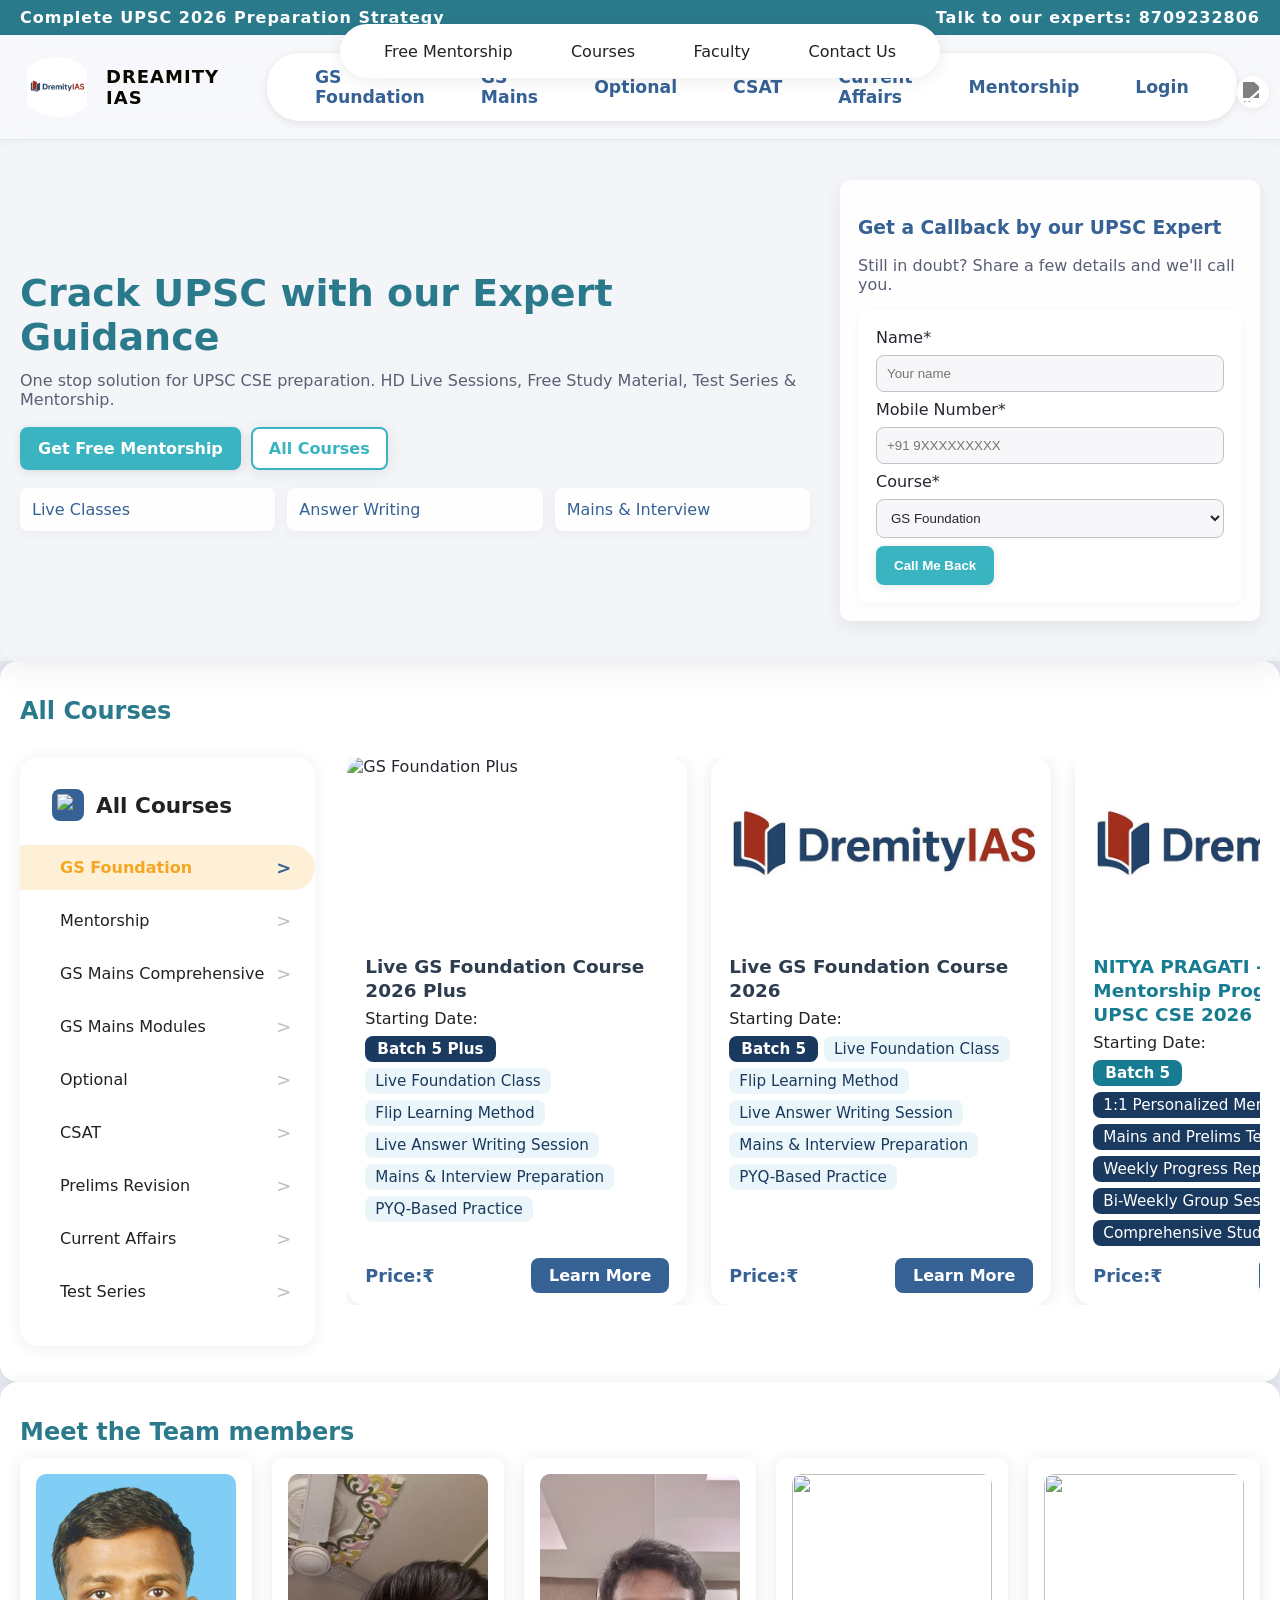
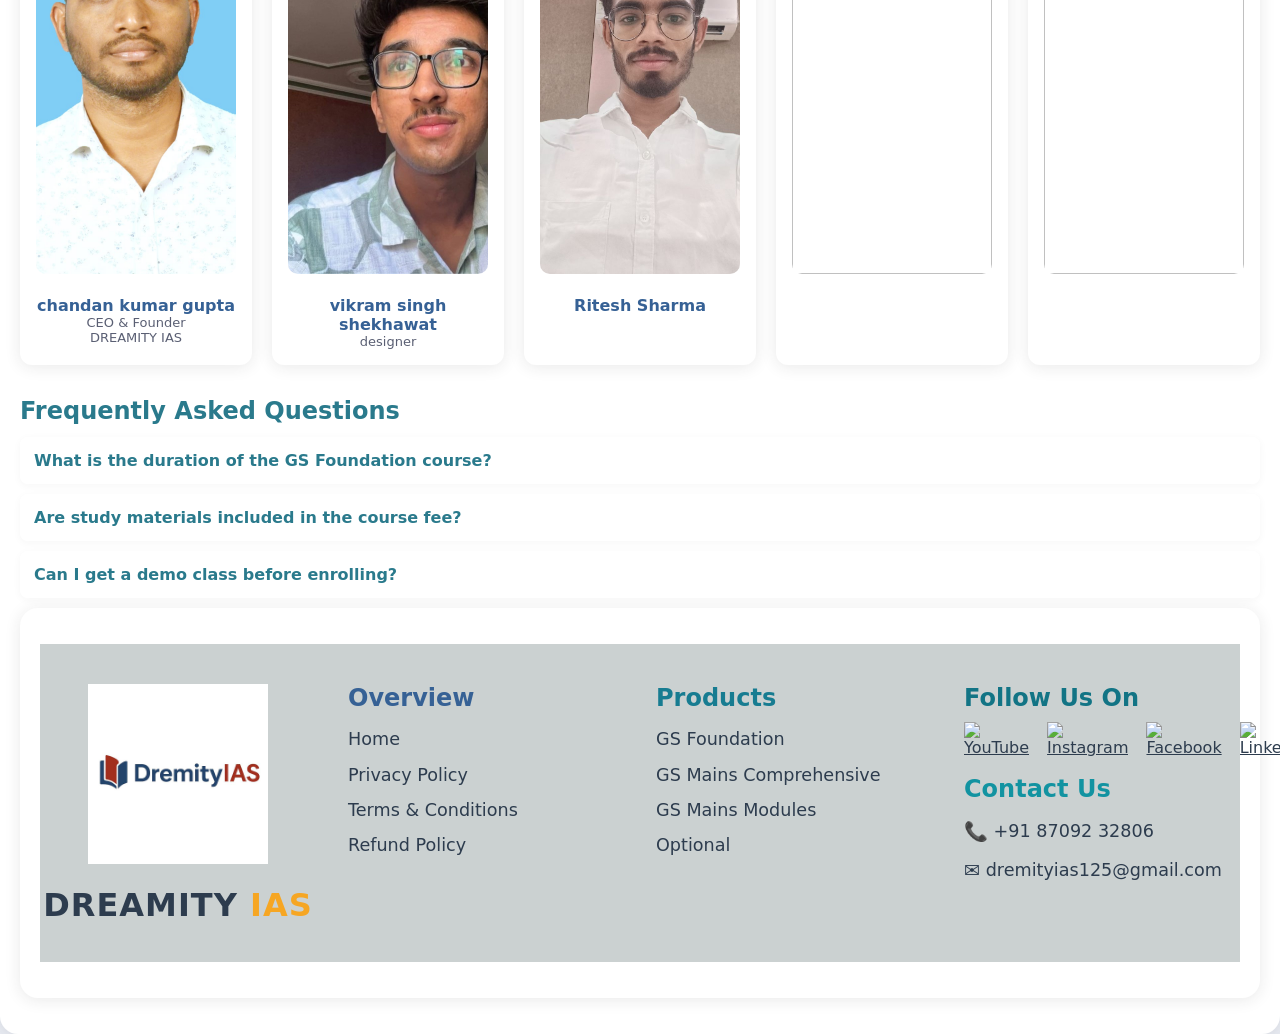
==== index.html @ 8eccf23b "Update and rename dreamitiy.html to index.html" ====
<!doctype html>
<html lang="en">
<head>
  <style>
    :root {
      --primary-blue: #366195;
      --accent-red: var(--primary-blue);
      --background: #f7f7f7;
      --white: #fff;
      --nav-bg: #fff;
      --nav-shadow: 0 2px 8px rgba(0, 0, 0, 0.1);
      --nav-radius: 32px;
      --section-shadow: 0 2px 16px rgba(59, 56, 56, 0.1);
      --section-radius: 32px;
      --btn-bg: var(--primary-blue);
      --btn-accent: var(--accent-red);
      --btn-text: #fff;
      --link-hover: var(--accent-red);
      --card-shadow: 0 2px 16px rgba(44,44,44,0.10);
    }
    body {
      background: var(--background);
      color: var(--primary-blue);
    }
    header nav ul {
      display: flex;
      gap: 24px;
      background: var(--nav-bg);
      border-radius: var(--nav-radius);
      box-shadow: var(--nav-shadow);
      padding: 6px 32px;
      margin-left: 32px;
      align-items: center;
      list-style: none;
    }
    header nav ul li {
      display: flex;
      align-items: center;
    }
    header nav ul li a {
      color: var(--primary-blue);
      text-decoration: none;
      font-weight: 600;
      font-size: 1.08rem;
      padding: 8px 16px;
      border-radius: 18px;
      transition: background 0.2s, color 0.2s;
    }
    header nav ul li a:hover {
      background: var(--accent-red);
      color: var(--white);
    }
    #sectionNav {
      position: fixed;
      top: 24px;
      left: 50%;
      transform: translateX(-50%);
      z-index: 1000;
      background: var(--nav-bg);
      border-radius: var(--nav-radius);
      box-shadow: var(--section-shadow);
      max-width: 600px;
      width: 90%;
      display: flex;
      justify-content: space-between;
      align-items: center;
      padding: 0 24px;
      height: 54px;
      margin: 0 auto;
      transition: box-shadow 0.2s;
    }
    .section-link {
      color: var(--primary-blue);
      font-weight: 400;
      padding: 8px 18px;
      border-radius: 18px;
      transition: background 0.2s, color 0.2s;
      text-decoration: none;
      font-size: 1rem;
      margin: 0 2px;
      display: inline-block;
    }
    .section-link.active {
      background: var(--accent-red);
      color: var(--white) !important;
      font-weight: 700;
      box-shadow: 0 2px 8px rgba(43, 164, 177, 0.1);
    }
    .btn {
      background: var(--btn-bg);
      color: var(--btn-text);
      border-radius: 8px;
      padding: 10px 24px;
      font-weight: 700;
      border: none;
      box-shadow: var(--card-shadow);
      transition: background 0.2s, color 0.2s;
      text-decoration: none;
      cursor: pointer;
    }
    .btn:hover {
      background: var(--btn-accent);
      color: var(--btn-text);
    }
    .btn-outline {
      background: var(--white);
      color: var(--primary-blue);
      border: 2px solid var(--primary-blue);
      border-radius: 8px;
      padding: 10px 24px;
      font-weight: 700;
      box-shadow: var(--card-shadow);
      transition: background 0.2s, color 0.2s, border 0.2s;
      text-decoration: none;
      cursor: pointer;
    }
    .btn-outline:hover {
      background: var(--primary-blue);
      color: var(--white);
      border-color: var(--accent-red);
    }
    h1, h2, h3, h4, h5, h6 {
      color: var(--primary-blue);
      font-family: inherit;
    }
    h1 span, h2 span, h3 span {
      color: var(--accent-red);
    }
    .card, .hero, aside, .section {
      background: var(--white);
      border-radius: 18px;
      box-shadow: var(--card-shadow);
    }
    .card {
      color: var(--primary-blue);
    }
    .card .btn, .card .btn-outline {
      margin-top: 12px;
    }
    .topbar {
      background: var(--primary-blue);
      color: var(--white);
      padding: 8px 0;
      font-size: 1rem;
      font-weight: 600;
      letter-spacing: 1px;
      
    }
    .contact strong {
      color: var(--accent-red);
      border-radius: 50%;
    }
    .brand a {
      color: var(--primary-blue);
    
    }
    .brand a span {
      color: var(--accent-red);
    }
    .faculty-grid .faculty {
      background: var(--white);
      border-radius: 12px;
      box-shadow: var(--card-shadow);
      color: var(--primary-blue);
    }
    footer {
      background: #f8f1eb;
      color: var(--primary-blue);
    }
    @media (max-width: 700px) {
      #sectionNav {
        max-width: 98vw;
        padding: 0 8px;
        height: auto;
      }
      .section-link {
        font-size: 0.95rem;
        padding: 8px 8px;
      }
    }
  </style>
  </style>
  <meta charset="utf-8" />
  <meta name="viewport" content="width=device-width, initial-scale=1" />
  <title>DREAMITY IAS </title>
  <link rel="stylesheet" href="style.css" />
  <style>
    .hero {
      position: relative;
      background: url('https://images.careerindia.com/webp/img/2025/08/upsc-monthly-planner-template-600-1755962944.jpg') center/cover no-repeat;
      z-index: 1;
      transition: background-image 1s ease;
    }
    .hero::before {
      content: "";
      position: absolute;
      top: 0; left: 0; right: 0; bottom: 0;
      background: rgba(255,255,255,0.5); /* white overlay, 0.5 opacity for transparency */
      z-index: 2;
    }
    .hero > * {
      position: relative;
      z-index: 3;
    }
  </style>
</head>
<body>
  <!-- Sticky Section Navigation Bar -->
  <nav id="sectionNav">
    <a href="#contact" class="section-link" style="color:#222;font-weight:400;padding:8px 18px;border-radius:18px;transition:background .2s;">Free Mentorship</a>
    <a href="#courses" class="section-link" style="color:#222;font-weight:400;padding:8px 18px;border-radius:18px;transition:background .2s;">Courses</a>
    <a href="#faculty" class="section-link" style="color:#222;font-weight:400;padding:8px 18px;border-radius:18px;transition:background .2s;">Faculty</a>
    <!-- <a href="#download" class="section-link" style="color:#222;font-weight:400;padding:8px 18px;border-radius:18px;transition:background .2s;">Download App</a> -->
    <a href="#contactus" class="section-link" style="color:#222;font-weight:400;padding:8px 18px;border-radius:18px;transition:background .2s;">Contact Us</a>
  </nav>
  <div class="topbar">
    <div>Complete UPSC 2026 Preparation Strategy</div>
    <div class="contact">Talk to our experts: <strong style="color: white">8709232806</strong></div>
  </div>

  <header>
    <div class="brand">
  <img src="fb44c860-c8eb-475b-9d3f-8d34e4be29da.jpg" alt="DREAMITY Logo" style="border-radius: 50%;" />
  <a href="dreamitiy.html" style="font-weight:800;font-size:18px;text-decoration:none;color:#0a0700;letter-spacing:1px;">DREAMITY IAS</a>

    </div>
    <nav>
      <ul>
        <li><a href="#">GS Foundation</a></li>
        <li><a href="#">GS Mains</a></li>
        <li><a href="#">Optional</a></li>
        <li><a href="https://www.upscprep.com/csat/?utm_source=chatgpt.com">CSAT</a></li>
        <li><a href="https://www.currentaffairs.org/?utm_source=chatgpt.com">Current Affairs</a></li>
        <li><a href="#">Mentorship</a></li>
        <li><a href="login.html">Login</a></li>
      </ul>
    </nav>
    <div class="socials">
      <!-- <a href="https://facebook.com" target="_blank" title="Facebook"><img src="https://cdn.jsdelivr.net/npm/simple-icons@v9/icons/facebook.svg" alt="fb" style="width:20px;height:20px;filter:invert(30%)" /></a>
      <a href="https://twitter.com" target="_blank" title="Twitter"><img src="https://cdn.jsdelivr.net/npm/simple-icons@v9/icons/twitter.svg" alt="tw" style="width:20px;height:20px;filter:invert(30%)" /></a>
      <a href="https://instagram.com" target="_blank" title="Instagram"><img src="https://cdn.jsdelivr.net/npm/simple-icons@v9/icons/instagram.svg" alt="ig" style="width:20px;height:20px;filter:invert(30%)" /></a>
      <a href="https://youtube.com" target="_blank" title="YouTube"><img src="https://cdn.jsdelivr.net/npm/simple-icons@v9/icons/youtube.svg" alt="yt" style="width:20px;height:20px;filter:invert(30%)" /></a> -->
      <a href="https://www.linkedin.com/company/toptechdevelopers/" target="_blank" title="LinkedIn"><img src="https://cdn.jsdelivr.net/npm/simple-icons@v9/icons/linkedin.svg" alt="linkedin" style="width:20px;height:20px;filter:invert(50%)" /></a>
    </div>
  </header>

  <section class="hero">
    <div class="hero-left">
      <h1>Crack UPSC with our Expert Guidance</h1>
      <p>One stop solution for UPSC CSE preparation. HD Live Sessions, Free Study Material, Test Series & Mentorship.</p>
      <div class="cta">
        <a class="btn" href="#contact">Get Free Mentorship</a>
        <a class="btn-outline" href="#courses">All Courses</a>
      </div>
      <div class="cards">
        <div class="card" >Live Classes</div>
        <div class="card">Answer Writing</div>
        <div class="card">Mains & Interview</div>
      </div>
    </div>
    <aside class="hero-right">
      <h3>Get a Callback by our UPSC Expert</h3>
      <p style="color:var(--muted)">Still in doubt? Share a few details and we'll call you.</p>
      <form class="card-form" id="contact" autocomplete="off">
        <label>Name*</label>
        <input type="text" placeholder="Your name" required id="name" />
        <div class="error" id="nameError">Please enter your name.</div>
        <label>Mobile Number*</label>
        <input type="tel" placeholder="+91 9XXXXXXXXX" required id="mobile" pattern="[0-9]{10}" />
        <div class="error" id="mobileError">Please enter a valid 10-digit mobile number.</div>
        <label>Course*</label>
        <select id="course">
          <option>GS Foundation</option>
          <option>GS Mains</option>
          <option>Optional</option>
        </select>
        <button class="btn" type="submit">Call Me Back</button>
      </form>
    </aside>
  </section>

  <section class="section" id="courses">
  <h2 style="margin-bottom:32px">All Courses</h2>
  <div style="display:flex;gap:32px;align-items:flex-start;">
    <aside style="min-width:240px;background:#ffffff;border-radius:18px;padding:32px 0 32px 0;box-shadow:0 2px 16px rgba(44, 44, 44, 0.08);">
      <div style="display:flex;align-items:center;gap:12px;margin-left:32px;margin-bottom:24px;">
        <span style="width:32px;height:32px;background:#366195;border-radius:8px;display:flex;align-items:center;justify-content:center;">
          <img src="https://images-platform.99static.com//KlBLMX8dQrcq6hZGnxf5HSnG29I=/8x543:525x1060/fit-in/500x500/99designs-contests-attachments/123/123360/attachment_123360235" alt="courses" style="width:22px;height:22px;" />
        </span>
        <span style="font-size:1.35rem;font-weight:700;color:#222;">All Courses</span>
      </div>
      <nav style="display:flex;flex-direction:column;gap:8px;">
        <a href="#gs-foundation" style="color:#366195;font-weight:700;padding:12px 24px 12px 40px;border-radius:0 24px 24px 0;background:rgba(41, 173, 180, 0.08);display:flex;align-items:center;justify-content:space-between;position:relative;">GS Foundation <span style="margin-left:12px;font-size:18px;color:#366195;">&gt;</span></a>
        <a href="#mentorship" style="color:#222;padding:12px 24px 12px 40px;border-radius:0 24px 24px 0;display:flex;align-items:center;justify-content:space-between;font-weight:500;position:relative;">Mentorship <span style="margin-left:12px;font-size:18px;color:#bdbdbd;">&gt;</span></a>
        <a href="#gs-mains-comprehensive" style="color:#222;padding:12px 24px 12px 40px;border-radius:0 24px 24px 0;display:flex;align-items:center;justify-content:space-between;font-weight:500;position:relative;">GS Mains Comprehensive <span style="margin-left:12px;font-size:18px;color:#bdbdbd;">&gt;</span></a>
        <a href="#gs-mains-modules" style="color:#222;padding:12px 24px 12px 40px;border-radius:0 24px 24px 0;display:flex;align-items:center;justify-content:space-between;font-weight:500;position:relative;">GS Mains Modules <span style="margin-left:12px;font-size:18px;color:#bdbdbd;">&gt;</span></a>
        <a href="#optional" style="color:#222;padding:12px 24px 12px 40px;border-radius:0 24px 24px 0;display:flex;align-items:center;justify-content:space-between;font-weight:500;position:relative;">Optional <span style="margin-left:12px;font-size:18px;color:#bdbdbd;">&gt;</span></a>
        <a href="#csat" style="color:#222;padding:12px 24px 12px 40px;border-radius:0 24px 24px 0;display:flex;align-items:center;justify-content:space-between;font-weight:500;position:relative;">CSAT <span style="margin-left:12px;font-size:18px;color:#bdbdbd;">&gt;</span></a>
        <a href="#prelims-revision" style="color:#222;padding:12px 24px 12px 40px;border-radius:0 24px 24px 0;display:flex;align-items:center;justify-content:space-between;font-weight:500;position:relative;">Prelims Revision <span style="margin-left:12px;font-size:18px;color:#bdbdbd;">&gt;</span></a>
        <a href="#current-affairs" style="color:#222;padding:12px 24px 12px 40px;border-radius:0 24px 24px 0;display:flex;align-items:center;justify-content:space-between;font-weight:500;position:relative;">Current Affairs <span style="margin-left:12px;font-size:18px;color:#bdbdbd;">&gt;</span></a>
        <a href="#test-series" style="color:#222;padding:12px 24px 12px 40px;border-radius:0 24px 24px 0;display:flex;align-items:center;justify-content:space-between;font-weight:500;position:relative;">Test Series <span style="margin-left:12px;font-size:18px;color:#bdbdbd;">&gt;</span></a>
      </nav>
    </aside>
    <div style="flex:1;display:flex;gap:24px;overflow-x:auto;">
      <!-- GS Foundation Plus Card -->
      <div id="gs-foundation" style="background:#fff;border-radius:18px;box-shadow:0 2px 16px rgba(44,44,44,0.10);width:340px;min-width:340px;display:flex;flex-direction:column;cursor:pointer;">
        <img src="https://iasorigin.com/wp-content/uploads/2025/05/GS-Batch-Gold.png" alt="GS Foundation Plus" style="width:100%;height:180px;object-fit:cover;border-radius:18px 18px 0 0;" />
        <div style="padding:18px 18px 12px 18px;flex:1;display:flex;flex-direction:column;">
          <div style="font-size:1.15rem;font-weight:700;color:#2d3c4e;margin-bottom:6px;line-height:1.3;">Live GS Foundation Course 2026 Plus</div>
          <div style="color:#222;font-size:1rem;margin-bottom:8px;">Starting Date: </div>
          <div style="display:flex;flex-wrap:wrap;gap:6px;margin-bottom:12px;">
            <span style="background:#1a395e;color:#fff;padding:4px 12px;border-radius:8px;font-size:0.95rem;font-weight:600;">Batch 5 Plus</span>
            <span style="background:#eaf6fa;color:#1a395e;padding:4px 10px;border-radius:8px;font-size:0.95rem;font-weight:500;">Live Foundation Class</span>
            <span style="background:#eaf6fa;color:#1a395e;padding:4px 10px;border-radius:8px;font-size:0.95rem;font-weight:500;">Flip Learning Method</span>
            <span style="background:#eaf6fa;color:#1a395e;padding:4px 10px;border-radius:8px;font-size:0.95rem;font-weight:500;">Live Answer Writing Session</span>
            <span style="background:#eaf6fa;color:#1a395e;padding:4px 10px;border-radius:8px;font-size:0.95rem;font-weight:500;">Mains & Interview Preparation</span>
            <span style="background:#eaf6fa;color:#1a395e;padding:4px 10px;border-radius:8px;font-size:0.95rem;font-weight:500;">PYQ-Based Practice</span>
          </div>
          <div style="margin-top:auto;display:flex;justify-content:space-between;align-items:center;">
            <span style="color:#366195;font-weight:700;font-size:1.1rem;">Price:₹</span>
            <a href="gs foundation.html" style="background:#366195;color:#fff;padding:8px 18px;border-radius:8px;font-weight:700;text-decoration:none;">Learn More</a>
          </div>
        </div>
      </div>
      <!-- GS Foundation Card -->
      <div style="background:#fff;border-radius:18px;box-shadow:0 2px 16px rgba(44,44,44,0.10);width:340px;min-width:340px;display:flex;flex-direction:column;cursor:pointer;">
        <img src="fb44c860-c8eb-475b-9d3f-8d34e4be29da.jpg" alt="GS Foundation" style="width:100%;height:180px;object-fit:cover;border-radius:18px 18px 0 0;" />
        <div style="padding:18px 18px 12px 18px;flex:1;display:flex;flex-direction:column;">
          <div style="font-size:1.15rem;font-weight:700;color:#2d3c4e;margin-bottom:6px;line-height:1.3;">Live GS Foundation Course 2026</div>
          <div style="color:#222;font-size:1rem;margin-bottom:8px;">Starting Date: </div>
          <div style="display:flex;flex-wrap:wrap;gap:6px;margin-bottom:12px;">
            <span style="background:#1a395e;color:#fff;padding:4px 12px;border-radius:8px;font-size:0.95rem;font-weight:600;">Batch 5</span>
            <span style="background:#eaf6fa;color:#1a395e;padding:4px 10px;border-radius:8px;font-size:0.95rem;font-weight:500;">Live Foundation Class</span>
            <span style="background:#eaf6fa;color:#1a395e;padding:4px 10px;border-radius:8px;font-size:0.95rem;font-weight:500;">Flip Learning Method</span>
            <span style="background:#eaf6fa;color:#1a395e;padding:4px 10px;border-radius:8px;font-size:0.95rem;font-weight:500;">Live Answer Writing Session</span>
            <span style="background:#eaf6fa;color:#1a395e;padding:4px 10px;border-radius:8px;font-size:0.95rem;font-weight:500;">Mains & Interview Preparation</span>
            <span style="background:#eaf6fa;color:#1a395e;padding:4px 10px;border-radius:8px;font-size:0.95rem;font-weight:500;">PYQ-Based Practice</span>
          </div>
          <div style="margin-top:auto;display:flex;justify-content:space-between;align-items:center;">
            <span style="color:#366195;font-weight:700;font-size:1.1rem;">Price:₹</span>
            <a href="#" style="background:#366195;color:#fff;padding:8px 18px;border-radius:8px;font-weight:700;text-decoration:none;">Learn More</a>
          </div>
        </div>
      </div>
      <!-- Mentorship Card -->
      <div id="mentorship" style="background:#fff;border-radius:18px;box-shadow:0 2px 16px rgba(44,44,44,0.10);width:340px;min-width:340px;display:flex;flex-direction:column;cursor:pointer;">
        <img src="fb44c860-c8eb-475b-9d3f-8d34e4be29da.jpg" alt="Mentorship Program" style="width:100%;height:180px;object-fit:cover;" />
        <div style="padding:18px 18px 12px 18px;flex:1;display:flex;flex-direction:column;">
          <div style="font-size:1.15rem;font-weight:700;color:#177c91;margin-bottom:6px;line-height:1.3;">NITYA PRAGATI - 1:1 Mentorship Program for UPSC CSE 2026</div>
          <div style="color:#222;font-size:1rem;margin-bottom:8px;">Starting Date: </div>
          <div style="display:flex;flex-wrap:wrap;gap:6px;margin-bottom:12px;">
            <span style="background:#177c91;color:#fff;padding:4px 12px;border-radius:8px;font-size:0.95rem;font-weight:600;">Batch 5</span>
            <span style="background:#1a395e;color:#fff;padding:4px 10px;border-radius:8px;font-size:0.95rem;font-weight:500;">1:1 Personalized Mentorship</span>
            <span style="background:#1a395e;color:#fff;padding:4px 10px;border-radius:8px;font-size:0.95rem;font-weight:500;">Mains and Prelims Test Series</span>
            <span style="background:#1a395e;color:#fff;padding:4px 10px;border-radius:8px;font-size:0.95rem;font-weight:500;">Weekly Progress Reports</span>
            <span style="background:#1a395e;color:#fff;padding:4px 10px;border-radius:8px;font-size:0.95rem;font-weight:500;">Bi-Weekly Group Sessions</span>
            <span style="background:#1a395e;color:#fff;padding:4px 10px;border-radius:8px;font-size:0.95rem;font-weight:500;">Comprehensive Study Material</span>
          </div>
          <div style="margin-top:auto;display:flex;justify-content:space-between;align-items:center;">
            <span style="color:#366195;font-weight:700;font-size:1.1rem;">Price:₹</span>
            <a href="#" style="background:#366195;color:#fff;padding:8px 18px;border-radius:8px;font-weight:700;text-decoration:none;box-shadow:0 2px 8px rgba(246,166,35,0.10);cursor:pointer;">Learn More</a>
          </div>
        </div>
      </div>
      <!-- GS Mains Comprehensive Card -->
      <div id="gs-mains-comprehensive" style="background:#fff;border-radius:18px;box-shadow:0 2px 16px rgba(44,44,44,0.10);width:340px;min-width:340px;display:flex;flex-direction:column;cursor:pointer;">
        <img src="fb44c860-c8eb-475b-9d3f-8d34e4be29da.jpg" alt="GS Mains Comprehensive" style="width:100%;height:180px;object-fit:cover;" />
        <div style="padding:18px 18px 12px 18px;flex:1;display:flex;flex-direction:column;">
          <div style="font-size:1.15rem;font-weight:700;color:#2d3c4e;margin-bottom:6px;line-height:1.3;">GS Mains Comprehensive</div>
          <div style="color:#222;font-size:1rem;margin-bottom:8px;">Starting Date: 5</div>
          <div style="display:flex;flex-wrap:wrap;gap:6px;margin-bottom:12px;">
            <span style="background:#1a395e;color:#fff;padding:4px 12px;border-radius:8px;font-size:0.95rem;font-weight:600;">Batch 3</span>
            <span style="background:#eaf6fa;color:#1a395e;padding:4px 10px;border-radius:8px;font-size:0.95rem;font-weight:500;">Complete Mains Coverage</span>
            <span style="background:#eaf6fa;color:#1a395e;padding:4px 10px;border-radius:8px;font-size:0.95rem;font-weight:500;">Live Answer Writing Session</span>
            <span style="background:#eaf6fa;color:#1a395e;padding:4px 10px;border-radius:8px;font-size:0.95rem;font-weight:500;">Prelims Revision</span>
          </div>
          <div style="margin-top:auto;display:flex;justify-content:space-between;align-items:center;">
            <span style="color:#366195;font-weight:700;font-size:1.1rem;">Price:₹</span>
            <a href="#" style="background:#366195;color:#fff;padding:8px 18px;border-radius:8px;font-weight:700;text-decoration:none;">Learn More</a>
          </div>
        </div>
      </div>
      <!-- GS Mains Modules Card -->
      <div id="gs-mains-modules" style="background:#fff;border-radius:18px;box-shadow:0 2px 16px rgba(44,44,44,0.10);width:340px;min-width:340px;display:flex;flex-direction:column;cursor:pointer;">
        <img src="fb44c860-c8eb-475b-9d3f-8d34e4be29da.jpg" alt="GS Mains Modules" style="width:100%;height:180px;object-fit:cover;" />
        <div style="padding:18px 18px 12px 18px;flex:1;display:flex;flex-direction:column;">
          <div style="font-size:1.15rem;font-weight:700;color:#2d3c4e;margin-bottom:6px;line-height:1.3;">GS Mains Modules</div>
          <div style="color:#222;font-size:1rem;margin-bottom:8px;">Starting Date: </div>
          <div style="display:flex;flex-wrap:wrap;gap:6px;margin-bottom:12px;">
            <span style="background:#1a395e;color:#fff;padding:4px 12px;border-radius:8px;font-size:0.95rem;font-weight:600;">Batch 3</span>
            <span style="background:#eaf6fa;color:#1a395e;padding:4px 10px;border-radius:8px;font-size:0.95rem;font-weight:500;">GS3 Bundle</span>
            <span style="background:#eaf6fa;color:#1a395e;padding:4px 10px;border-radius:8px;font-size:0.95rem;font-weight:500;">Live Answer Writing Session</span>
          </div>
          <div style="margin-top:auto;display:flex;justify-content:space-between;align-items:center;">
            <span style="color:#366195;font-weight:700;font-size:1.1rem;">Price:₹</span>
            <a href="#" style="background:#366195;color:#fff;padding:8px 18px;border-radius:8px;font-weight:700;text-decoration:none;">Learn More</a>
          </div>
        </div>
      </div>
      <!-- Optional Card -->
      <div id="optional" style="background:#fff;border-radius:18px;box-shadow:0 2px 16px rgba(44,44,44,0.10);width:340px;min-width:340px;display:flex;flex-direction:column;cursor:pointer;">
        <img src="fb44c860-c8eb-475b-9d3f-8d34e4be29da.jpg" alt="Optional" style="width:100%;height:180px;object-fit:cover;" />
        <div style="padding:18px 18px 12px 18px;flex:1;display:flex;flex-direction:column;">
          <div style="font-size:1.15rem;font-weight:700;color:#2d3c4e;margin-bottom:6px;line-height:1.3;">Optional</div>
          <div style="color:#222;font-size:1rem;margin-bottom:8px;">Starting Date: </div>
          <div style="display:flex;flex-wrap:wrap;gap:6px;margin-bottom:12px;">
            <span style="background:#1a395e;color:#fff;padding:4px 12px;border-radius:8px;font-size:0.95rem;font-weight:600;">Batch 1</span>
            <span style="background:#eaf6fa;color:#1a395e;padding:4px 10px;border-radius:8px;font-size:0.95rem;font-weight:500;">PSIR QEP Plus</span>
            <span style="background:#eaf6fa;color:#1a395e;padding:4px 10px;border-radius:8px;font-size:0.95rem;font-weight:500;">Comprehensive Foundation Building</span>
          </div>
          <div style="margin-top:auto;display:flex;justify-content:space-between;align-items:center;">
            <span style="color:#366195;font-weight:700;font-size:1.1rem;">Price:₹</span>
            <a href="#" style="background:#366195;color:#fff;padding:8px 18px;border-radius:8px;font-weight:700;text-decoration:none;">Learn More</a>
          </div>
        </div>
      </div>
      <!-- CSAT Card -->
      <div id="csat" style="background:#fff;border-radius:18px;box-shadow:0 2px 16px rgba(44,44,44,0.10);width:340px;min-width:340px;display:flex;flex-direction:column;cursor:pointer;">
        <img src="fb44c860-c8eb-475b-9d3f-8d34e4be29da.jpg" alt="CSAT" style="width:100%;height:180px;object-fit:cover;" />
        <div style="padding:18px 18px 12px 18px;flex:1;display:flex;flex-direction:column;">
          <div style="font-size:1.15rem;font-weight:700;color:#2d3c4e;margin-bottom:6px;line-height:1.3;">CSAT</div>
          <div style="color:#222;font-size:1rem;margin-bottom:8px;">Starting Date: </div>
          <div style="display:flex;flex-wrap:wrap;gap:6px;margin-bottom:12px;">
            <span style="background:#1a395e;color:#fff;padding:4px 12px;border-radius:8px;font-size:0.95rem;font-weight:600;">Batch 1</span>
            <span style="background:#eaf6fa;color:#1a395e;padding:4px 10px;border-radius:8px;font-size:0.95rem;font-weight:500;">Comprehensive Foundation Building</span>
            <span style="background:#eaf6fa;color:#1a395e;padding:4px 10px;border-radius:8px;font-size:0.95rem;font-weight:500;">Personalized Study Plans</span>
          </div>
          <div style="margin-top:auto;display:flex;justify-content:space-between;align-items:center;">
            <span style="color:#366195;font-weight:700;font-size:1.1rem;">Price:₹</span>
            <a href="#" style="background:#366195;color:#fff;padding:8px 18px;border-radius:8px;font-weight:700;text-decoration:none;">Learn More</a>
          </div>
        </div>
      </div>
      <!-- Prelims Revision Card -->
      <div id="prelims-revision" style="background:#fff;border-radius:18px;box-shadow:0 2px 16px rgba(44,44,44,0.10);width:340px;min-width:340px;display:flex;flex-direction:column;cursor:pointer;">
        <img src="fb44c860-c8eb-475b-9d3f-8d34e4be29da.jpg" alt="Prelims Revision" style="width:100%;height:180px;object-fit:cover;" />
        <div style="padding:18px 18px 12px 18px;flex:1;display:flex;flex-direction:column;">
          <div style="font-size:1.15rem;font-weight:700;color:#2d3c4e;margin-bottom:6px;line-height:1.3;">Prelims Revision</div>
          <div style="color:#222;font-size:1rem;margin-bottom:8px;">Starting Date: </div>
          <div style="display:flex;flex-wrap:wrap;gap:6px;margin-bottom:12px;">
            <span style="background:#1a395e;color:#fff;padding:4px 12px;border-radius:8px;font-size:0.95rem;font-weight:600;">Batch 1</span>
            <span style="background:#eaf6fa;color:#1a395e;padding:4px 10px;border-radius:8px;font-size:0.95rem;font-weight:500;">Comprehensive Foundation Building</span>
            <span style="background:#eaf6fa;color:#1a395e;padding:4px 10px;border-radius:8px;font-size:0.95rem;font-weight:500;">Personalized Study Plans</span>
          </div>
          <div style="margin-top:auto;display:flex;justify-content:space-between;align-items:center;">
            <span style="color:#366195;font-weight:700;font-size:1.1rem;">Price:₹</span>
            <a href="#" style="background:#366195;color:#fff;padding:8px 18px;border-radius:8px;font-weight:700;text-decoration:none;">Learn More</a>
          </div>
        </div>
      </div>
      <!-- Current Affairs Card -->
      <div id="current-affairs" style="background:#fff;border-radius:18px;box-shadow:0 2px 16px rgba(44,44,44,0.10);width:340px;min-width:340px;display:flex;flex-direction:column;cursor:pointer;">
        <img src="fb44c860-c8eb-475b-9d3f-8d34e4be29da.jpg" alt="Current Affairs" style="width:100%;height:180px;object-fit:cover;" />
        <div style="padding:18px 18px 12px 18px;flex:1;display:flex;flex-direction:column;">
          <div style="font-size:1.15rem;font-weight:700;color:#2d3c4e;margin-bottom:6px;line-height:1.3;">Current Affairs</div>
          <div style="color:#222;font-size:1rem;margin-bottom:8px;">Starting Date: </div>
          <div style="display:flex;flex-wrap:wrap;gap:6px;margin-bottom:12px;">
            <span style="background:#1a395e;color:#fff;padding:4px 12px;border-radius:8px;font-size:0.95rem;font-weight:600;">Batch 1</span>
            <span style="background:#eaf6fa;color:#1a395e;padding:4px 10px;border-radius:8px;font-size:0.95rem;font-weight:500;">Comprehensive Foundation Building</span>
            <span style="background:#eaf6fa;color:#1a395e;padding:4px 10px;border-radius:8px;font-size:0.95rem;font-weight:500;">Personalized Study Plans</span>
          </div>
          <div style="margin-top:auto;display:flex;justify-content:space-between;align-items:center;">
            <span style="color:#3661956;font-weight:700;font-size:1.1rem;">Price:₹</span>
            <a href="#" style="background:#366195;color:#fff;padding:8px 18px;border-radius:8px;font-weight:700;text-decoration:none;">Learn More</a>
          </div>
        </div>
      </div>
      <!-- Test Series Card -->
      <div id="test-series" style="background:#fff;border-radius:18px;box-shadow:0 2px 16px rgba(44,44,44,0.10);width:340px;min-width:340px;display:flex;flex-direction:column;cursor:pointer;">
        <img src="fb44c860-c8eb-475b-9d3f-8d34e4be29da.jpg" alt="Test Series" style="width:100%;height:180px;object-fit:cover;" />
        <div style="padding:18px 18px 12px 18px;flex:1;display:flex;flex-direction:column;">
          <div style="font-size:1.15rem;font-weight:700;color:#2d3c4e;margin-bottom:6px;line-height:1.3;">Test Series</div>
          <div style="color:#222;font-size:1rem;margin-bottom:8px;">Starting Date: </div>
          <div style="display:flex;flex-wrap:wrap;gap:6px;margin-bottom:12px;">
            <span style="background:#1a395e;color:#fff;padding:4px 12px;border-radius:8px;font-size:0.95rem;font-weight:600;">Batch 1</span>
            <span style="background:#eaf6fa;color:#1a395e;padding:4px 10px;border-radius:8px;font-size:0.95rem;font-weight:500;">Comprehensive Foundation Building</span>
            <span style="background:#eaf6fa;color:#1a395e;padding:4px 10px;border-radius:8px;font-size:0.95rem;font-weight:500;">Personalized Study Plans</span>
          </div>
          <div style="margin-top:auto;display:flex;justify-content:space-between;align-items:center;">
            <span style="color:#366195;font-weight:700;font-size:1.1rem;">Price:₹</span>
            <a href="#" style="background:#366195;color:#fff;padding:8px 18px;border-radius:8px;font-weight:700;text-decoration:none;">Learn More</a>
          </div>
        </div>
      </div>
    </div>
</section>

  <section class="section">
  <section id="faculty">
  <h2>Meet the Team members</h2>
    <div class="faculty-grid">
      <div class="faculty">
        <img src="WhatsApp Image 2025-08-14 at 12.28.35_102c9cbf.jpg" alt="chandan kumar gupta" />
        <div style="font-weight:700;margin-top:8px">chandan kumar gupta</div>
        <div style="color:var(--muted);font-size:13px">CEO & Founder <br /> DREAMITY IAS</div>
      </div>
      <div class="faculty">
        <img src="vikram singh shekhawat.jpeg" alt="Vikram singh shekhawat" />
        <div style="font-weight:700;margin-top:8px">vikram singh shekhawat</div>
        <div style="color:var(--muted);font-size:13px">designer</div>
      </div>

       <div class="faculty">
        <img src="photo_2025-07-31_10-51-18.jpg" alt="Ritesh Sharma" />
        <div style="font-weight:700;margin-top:8px">Ritesh Sharma</div>
        <div style="color:var(--muted);font-size:13px"></div>
      </div>
      <div class="faculty">
        <img src="1750324236917.jpeg" alt="" />
        <div style="font-weight:700;margin-top:8px"></div>
        <div style="color:var(--muted);font-size:13px"></div>
      </div>
      
      <div class="faculty">
        <img src="bhawana-img-t99kDSfY.jpg" alt="" />
        <div style="font-weight:700;margin-top:8px"></div>
        <div style="color:var(--muted);font-size:13px"></div>
      </div>
    </div>
    <div class="faq">
      <h2 style="margin-top:32px">Frequently Asked Questions</h2>
      <div class="faq-item">
        <div class="faq-q">What is the duration of the GS Foundation course?</div>
        <div class="faq-a">The GS Foundation course runs for 12 months with regular live classes and doubt sessions.</div>
      </div>
      <div class="faq-item">
        <div class="faq-q">Are study materials included in the course fee?</div>
        <div class="faq-a">Yes, all study materials and test series are included in the course fee.</div>
      </div>
      <div class="faq-item">
        <div class="faq-q">Can I get a demo class before enrolling?</div>
        <div class="faq-a">Absolutely! Contact us for a free demo class and counseling session.</div>
      </div>
    </div>
  </section>

  <section class="section">
    <section id="download">
    <!-- <h2>Download the App</h2>
    <div class="app">
      <img src="https://via.placeholder.com/160x320?text=App+Preview" alt="app" style="border-radius:8px" />
      <div>
        <p style="color:var(--muted)">Get everything UPSC at one place. HD Live Sessions, Free Study Material, Chat for students.</p>
        <div style="display:flex;gap:8px;margin-top:10px">
          <img src="https://via.placeholder.com/140x44?text=Google+Play" alt="gplay" />
          <img src="https://via.placeholder.com/140x44?text=App+Store" alt="appstore" />
        </div>
      </div>
    </div>
    </section> -->

  <section id="contactus"></section>
  <footer style="background:#cbd1d1fe;padding:40px 0 20px 0;">
    <div style="max-width:1400px;margin:0 auto;display:flex;flex-wrap:wrap;justify-content:space-between;align-items:flex-start;gap:32px;">
      <div style="flex:1;min-width:260px;text-align:center;">
        <img src="fb44c860-c8eb-475b-9d3f-8d34e4be29da.jpg" alt="DREAMITY IAS Logo" style="width:180px;margin-bottom:18px;" />
        <div style="font-size:2rem;font-weight:700;color:#2d3c4e;letter-spacing:1px;margin-bottom:8px;">DREAMITY <span style="color:#f6a623;">IAS</span></div>
        <div style="margin-top:18px;font-size:1.1rem;color:#2d3c4e;line-height:1.6;"></div>
      </div>
      <div style="flex:1;min-width:180px;">
        <div style="font-size:1.5rem;color:#366195;font-weight:600;margin-bottom:10px;">Overview</div>
        <div style="font-size:1.1rem;color:#2d3c4e;line-height:2;">
          <div><a href="#" style="color:inherit;text-decoration:none;">Home</a></div>
          <div><a href="#" style="color:inherit;text-decoration:none;">Privacy Policy</a></div>
          <div><a href="#" style="color:inherit;text-decoration:none;">Terms & Conditions</a></div>
          <div><a href="#" style="color:inherit;text-decoration:none;">Refund Policy</a></div>
        </div>
      </div>
      <div style="flex:1;min-width:220px;">
        <div style="font-size:1.5rem;color:#177c91;font-weight:600;margin-bottom:10px;">Products</div>
        <div style="font-size:1.1rem;color:#2d3c4e;line-height:2;">
          <div>GS Foundation</div>
          <div>GS Mains Comprehensive</div>
          <div>GS Mains Modules</div>
          <div>Optional</div>
        </div>
      </div>
      <div style="flex:1;min-width:220px;">
        <div style="font-size:1.5rem;color:#127485;font-weight:600;margin-bottom:10px;">Follow Us On</div>
        <div style="display:flex;gap:18px;margin-bottom:18px;">
          <a href="#" style="color:#2d3c4e;"><img src="https://cdn.jsdelivr.net/npm/simple-icons@v9/icons/youtube.svg" alt="YouTube" style="width:32px;height:32px;" /></a>
          <a href="#" style="color:#2d3c4e;"><img src="https://cdn.jsdelivr.net/npm/simple-icons@v9/icons/instagram.svg" alt="Instagram" style="width:32px;height:32px;" /></a>
          <a href="#" style="color:#2d3c4e;"><img src="https://cdn.jsdelivr.net/npm/simple-icons@v9/icons/facebook.svg" alt="Facebook" style="width:32px;height:32px;" /></a>
          <a href="https://www.linkedin.com/company/toptechdevelopers/ " style="color:#2d3c4e;"><img src="https://cdn.jsdelivr.net/npm/simple-icons@v9/icons/linkedin.svg" alt="LinkedIn" style="width:32px;height:32px;" /></a>
        </div>
        <div style="font-size:1.5rem;color:#1293a1;font-weight:600;margin-bottom:10px;">Contact Us</div>
        <div style="font-size:1.1rem;color:#2d3c4e;line-height:2;">
          <div><span style="font-size:1.2rem;vertical-align:middle;">&#128222;</span> +91 87092 32806</div>
          <div><span style="font-size:1.2rem;vertical-align:middle;">&#9993;</span> dremityias125@gmail.com</div>
        </div>
      </div>
    </div>
  </footer>
  <button class="scroll-top" id="scrollTopBtn" title="Scroll to top">&#8679;</button>

  <script src="script.js"></script>
<script>
// Section highlight on scroll (active class)
document.addEventListener('DOMContentLoaded', function() {
  const sectionLinks = document.querySelectorAll('.section-link');
  const sections = [
    {id: 'contact', link: sectionLinks[0]},
    {id: 'courses', link: sectionLinks[1]},
    {id: 'faculty', link: sectionLinks[2]},

    {id: 'contactus', link: sectionLinks[3]}
  ];
  // Highlights the navigation item for the section currently in view
  function highlightSection() {
    let found = false; // Only one nav item should be active at a time
    for (let i = 0; i < sections.length; i++) {
      const sec = document.getElementById(sections[i].id); // Get section element by id
      if (sec) {
        const rect = sec.getBoundingClientRect(); // Get position of section relative to viewport
        // Special logic for Contact Us (footer): highlight when its top is near the bottom of the viewport
        if (sections[i].id === 'contactus') {
          if (!found && rect.top < window.innerHeight - 120) {
            sections[i].link.classList.add('active'); // Add highlight class
            found = true;
          } else {
            sections[i].link.classList.remove('active'); // Remove highlight if not in view
          }
        } else {
          // For other sections: highlight if section is near top of viewport
          if (!found && rect.top < 120 && rect.bottom > 120) {
            sections[i].link.classList.add('active');
            found = true;
          } else {
            sections[i].link.classList.remove('active');
          }
        }
      }
    }
  }
  // Run highlightSection whenever the user scrolls
  window.addEventListener('scroll', highlightSection);
  // Run once on page load
  highlightSection();
});

// Sticky nav always visible
</script>
<script>
// Automatic hero background slider
const heroImages = [
  'https://images.careerindia.com/webp/img/2025/08/upsc-monthly-planner-template-600-1755962944.jpg',
  'https://encrypted-tbn0.gstatic.com/images?q=tbn:ANd9GcQa86e7vKP0zKukJZ_auvxFRjTvvKlGnwyzCA&s',
  'https://encrypted-tbn0.gstatic.com/images?q=tbn:ANd9GcRg6yubaObvTeMrDijBDKqlwlZoUQClgwssqg&s',
  'https://www.shutterstock.com/image-photo/concentrated-young-female-student-engaged-600nw-2458397479.jpg'
];
let heroIndex = 0;
setInterval(() => {
  heroIndex = (heroIndex + 1) % heroImages.length;
  document.querySelector('.hero').style.backgroundImage = `url('${heroImages[heroIndex]}')`;
}, 5000);
</script>
<script>
// Highlight sidebar link when corresponding card is in view
const sidebarLinks = document.querySelectorAll('aside nav a');
const courseCards = [
  document.getElementById('gs-foundation'),
  document.getElementById('mentorship'),
  document.getElementById('gs-mains-comprehensive'),
  document.getElementById('gs-mains-modules'),
  document.getElementById('optional'),
  document.getElementById('csat'),
  document.getElementById('prelims-revision'),
  document.getElementById('current-affairs'),
  document.getElementById('test-series')
];
const linkMap = {
  'gs-foundation': sidebarLinks[0],
  'mentorship': sidebarLinks[1],
  'gs-mains-comprehensive': sidebarLinks[2],
  'gs-mains-modules': sidebarLinks[3],
  'optional': sidebarLinks[4],
  'csat': sidebarLinks[5],
  'prelims-revision': sidebarLinks[6],
  'current-affairs': sidebarLinks[7],
  'test-series': sidebarLinks[8]
};
function setActive(id) {
  sidebarLinks.forEach(link => {
    link.style.background = '';
    link.style.color = '#222';
    link.style.fontWeight = '500';
  });
  if (linkMap[id]) {
    linkMap[id].style.background = 'rgba(246,166,35,0.18)';
    linkMap[id].style.color = '#f6a623';
    linkMap[id].style.fontWeight = '700';
  }
}
const observer = new IntersectionObserver((entries) => {
  let maxRatio = 0;
  let activeId = null;
  entries.forEach(entry => {
    if (entry.intersectionRatio > maxRatio) {
      maxRatio = entry.intersectionRatio;
      activeId = entry.target.id;
    }
  });
  if (activeId) setActive(activeId);
}, { root: document.querySelector('.section > div > div[style*="overflow-x:auto"]'), threshold: [0.5, 0.7, 1] });
courseCards.forEach(card => {
  if (card) observer.observe(card);
});
// Sidebar click scrolls to card
sidebarLinks.forEach((link, i) => {
  link.addEventListener('click', function(e) {
    e.preventDefault();
    const card = courseCards[i];
    if (card) {
      card.scrollIntoView({ behavior: 'smooth', inline: 'center', block: 'nearest' });
      setActive(card.id);
    }
  });
});
</script>
</body>
</html>
---- style.css ----
/* Cool Modern Theme for DREAMITY IAS Website */
:root{
  --accent:#3bb4c1;
  --accent-dark:#2a7a8c;
  --muted:#5a5f73;
  --bg-gradient:linear-gradient(120deg,#e5e6ea 0%,#c7eafd 100%);
  --footer-bg:#23272f;
  --footer-light:#e3e6ed;
  --card-bg:rgba(255,255,255,0.85);
  --body-bg:#e9ecf3;
  --btn-bg:#3bb4c1;
  --btn-hover:#2a7a8c;
  --input-bg:#f7f7f9;
  --input-border:#bfc2c7;
  --glass-blur:blur(8px);
}
*{box-sizing:border-box}
body{font-family:Inter,system-ui,Arial,sans-serif;margin:0;color:#23272f;background:var(--body-bg)}
.topbar{background:var(--accent-dark);color:#ffffff;padding:8px 20px;display:flex;justify-content:space-between;align-items:center}
.topbar .contact{font-weight:600}
header{position:sticky;top:0;z-index:100;display:flex;align-items:center;justify-content:space-between;padding:18px 20px;border-bottom:1px solid var(--footer-light);background:rgba(255,255,255,0.65);box-shadow:0 2px 8px rgba(44,44,44,0.04);transition:box-shadow .3s,background .3s;backdrop-filter:blur(12px)}
.brand{display:flex;align-items:center;gap:12px}
.brand img{width:90px;height:60px;object-fit:contain}
nav ul{list-style:none;display:flex;gap:18px;margin:0;padding:0}
nav a{text-decoration:none;color:var(--muted);font-weight:600;transition:color .2s}
nav a:hover{color:var(--accent)}
.hero{display:grid;grid-template-columns:1fr 420px;gap:30px;padding:40px 20px;align-items:center;background:var(--bg-gradient);color:#23272f;box-shadow:0 8px 32px rgba(44,44,44,0.08)}
.hero-left h1{font-size:38px;margin:0 0 12px;animation:fadeInDown 1s;color:var(--accent-dark)}
.hero-left p{color:var(--muted);margin:0 0 18px;animation:fadeInUp 1.2s}
.cta{display:flex;gap:10px}
.btn{background:var(--btn-bg);color:#fff;padding:12px 18px;border-radius:8px;text-decoration:none;font-weight:700;box-shadow:0 2px 8px rgba(44,44,44,0.12);transition:background .2s,transform .2s}
.btn:hover{background:var(--btn-hover);transform:translateY(-2px)}
.btn-outline{background:#fff;border:2px solid var(--btn-bg);color:var(--btn-bg);padding:10px 16px;border-radius:8px;text-decoration:none;font-weight:700;transition:background .2s,color .2s}
.btn-outline:hover{background:var(--btn-bg);color:#fff}
.hero-right{background:var(--card-bg);backdrop-filter:var(--glass-blur);padding:18px;border-radius:10px;box-shadow:0 6px 18px rgba(44,44,44,0.08);color:#23272f;animation:fadeInRight 1.3s}
.cards{display:flex;gap:12px;flex-wrap:wrap;margin-top:18px}
.card{background:var(--card-bg);backdrop-filter:var(--glass-blur);padding:12px;border-radius:8px;flex:1;min-width:160px;box-shadow:0 4px 12px rgba(44,44,44,0.04);transition:transform .2s}
.card:hover{transform:scale(1.05);background:var(--btn-bg);color:#fff}
.section{padding:36px 20px}
.section h2{margin:0 0 12px;color:var(--accent-dark)}
.courses{display:grid;grid-template-columns:repeat(auto-fit,minmax(220px,1fr));gap:16px}
.course{background:var(--card-bg);backdrop-filter:var(--glass-blur);padding:14px;border-radius:10px;box-shadow:0 6px 18px rgba(44,44,44,0.04);transition:transform .2s}
.course:hover{transform:scale(1.04);background:var(--btn-bg);color:#fff}
/* .faculty-grid{display:grid;grid-template-columns:repeat(auto-fit,minmax(150px,1fr));gap:px}
.faculty{background:var(--card-bg);backdrop-filter:var(--glass-blur);padding:10px;border-radius:8px;text-align:center;box-shadow:0 2px 8px rgba(44,44,44,0.04);transition:transform .2s}
.faculty:hover{transform:scale(1.04);background:var(--btn-bg);color:#fff}
.faculty img{width:100%;height:300px;object-fit:cover;border-radius:6px}
.app{display:flex;gap:20px;align-items:center} */
.faculty-grid {
  display: grid;
  grid-template-columns: repeat(auto-fit, minmax(220px, 1fr));
  gap: 20px;
}

.faculty {
  background: linear-gradient(135deg, #ffffff, #f0f8ff); /* subtle gradient */
  backdrop-filter: var(--glass-blur);
  padding: 16px;
  border-radius: 14px;
  text-align: center;
  box-shadow: 0 4px 14px rgba(0,0,0,0.08);
  transition: transform .3s, box-shadow .3s;
}

.faculty:hover {
  transform: translateY(-6px);
  box-shadow: 0 6px 20px rgba(0,0,0,0.15);
  background: linear-gradient(135deg, var(--btn-bg), var(--accent-dark));
  color: #fff;
}

.faculty img {
  width: 100%;
  height: 400px;   /* ✅ uniform size */
  object-fit: cover;
  border-radius: 10px;
  margin-bottom: 10px;
  transition: transform .3s;
}

.faculty:hover img {
  transform: scale(1.05);
}
.faculty div {
  transition: color .3s;
}
.faculty:hover div {
  color: #fff;
}

/* Login/Signup Card Glassmorphism & Button Hover */
.card-form {
  background: rgba(255,255,255,0.7);
  backdrop-filter: blur(14px);
  box-shadow: 0 8px 32px rgba(44,44,44,0.12);
  border-radius: 18px;
  transition: box-shadow .3s, background .3s;
}
.card-form:hover {
  background: rgba(255,255,255,0.85);
  box-shadow: 0 12px 36px rgba(44,44,44,0.18);
}
.card-form input, .card-form button {
  transition: box-shadow .2s, border .2s, background .2s;
}
.card-form input:focus {
  box-shadow: 0 0 0 2px var(--accent);
}
.card-form button {
  background: var(--btn-bg);
  color: #fff;
  border: none;
  border-radius: 8px;
  padding: 12px 18px;
  font-weight: 700;
  box-shadow: 0 2px 8px rgba(44,44,44,0.10);
  cursor: pointer;
  transition: background .2s, transform .2s, box-shadow .2s;
}
.card-form button:hover {
  background: var(--btn-hover);
  transform: translateY(-2px) scale(1.04);
  box-shadow: 0 4px 16px rgba(44,44,44,0.18);
}
form.card-form{background:var(--card-bg);backdrop-filter:var(--glass-blur);padding:18px;border-radius:10px;max-width:420px;box-shadow:0 2px 8px rgba(44,44,44,0.04)}
input,select{width:100%;padding:10px;margin:8px 0;border:1px solid var(--input-border);border-radius:8px;transition:border .2s;background:var(--input-bg);color:#23272f}
input:focus,select:focus{border:1.5px solid var(--accent);outline:none}
.error{color:#e53935;font-size:13px;margin-top:-6px;margin-bottom:8px;display:none}
.socials{display:flex;gap:12px;margin-top:10px}
.socials a{display:inline-block;width:32px;height:32px;border-radius:50%;background:#fff;box-shadow:0 2px 8px rgba(44,44,44,0.08);display:flex;align-items:center;justify-content:center;transition:background .2s}
.socials a:hover{background:var(--accent)}
.faq{margin-top:24px}
.faq-item{background:var(--card-bg);backdrop-filter:var(--glass-blur);border-radius:8px;box-shadow:0 2px 8px rgba(44,44,44,0.04);margin-bottom:10px;padding:14px;cursor:pointer;transition:background .2s}
.faq-item.open{background:var(--input-bg)}
.faq-q{font-weight:700;color:var(--accent-dark)}
.faq-a{display:none;margin-top:8px;color:var(--muted)}
.faq-item.open .faq-a{display:block}
.testimonials{display:grid;grid-template-columns:repeat(auto-fit,minmax(260px,1fr));gap:18px;margin-top:18px}
.testimonial{background:var(--card-bg);backdrop-filter:var(--glass-blur);padding:16px;border-radius:10px;box-shadow:0 2px 8px rgba(44,44,44,0.08);font-style:italic;position:relative}
.testimonial:before{content:'\201C';font-size:38px;color:var(--accent);position:absolute;top:8px;left:12px;opacity:.2}
.testimonial .author{margin-top:12px;font-weight:700;color:var(--accent-dark)}
.scroll-top{position:fixed;bottom:32px;right:32px;background:var(--accent-dark);color:#fff;border:none;border-radius:50%;width:44px;height:44px;display:flex;align-items:center;justify-content:center;box-shadow:0 2px 8px rgba(44,44,44,0.18);font-size:22px;cursor:pointer;z-index:999;opacity:0;pointer-events:none;transition:opacity .3s}
.scroll-top.show{opacity:1;pointer-events:auto}
footer{background:var(--footer-bg);color:#fff;padding:20px}
@media (max-width:880px){.hero{grid-template-columns:1fr;}.brand img{width:70px}.app{flex-direction:column}.courses{grid-template-columns:1fr}.testimonials{grid-template-columns:1fr}.faculty-grid{grid-template-columns:1fr}}
@keyframes fadeInDown{from{opacity:0;transform:translateY(-30px)}to{opacity:1;transform:none}}
@keyframes fadeInUp{from{opacity:0;transform:translateY(30px)}to{opacity:1;transform:none}}
@keyframes fadeInRight{from{opacity:0;transform:translateX(40px)}to{opacity:1;transform:none}}
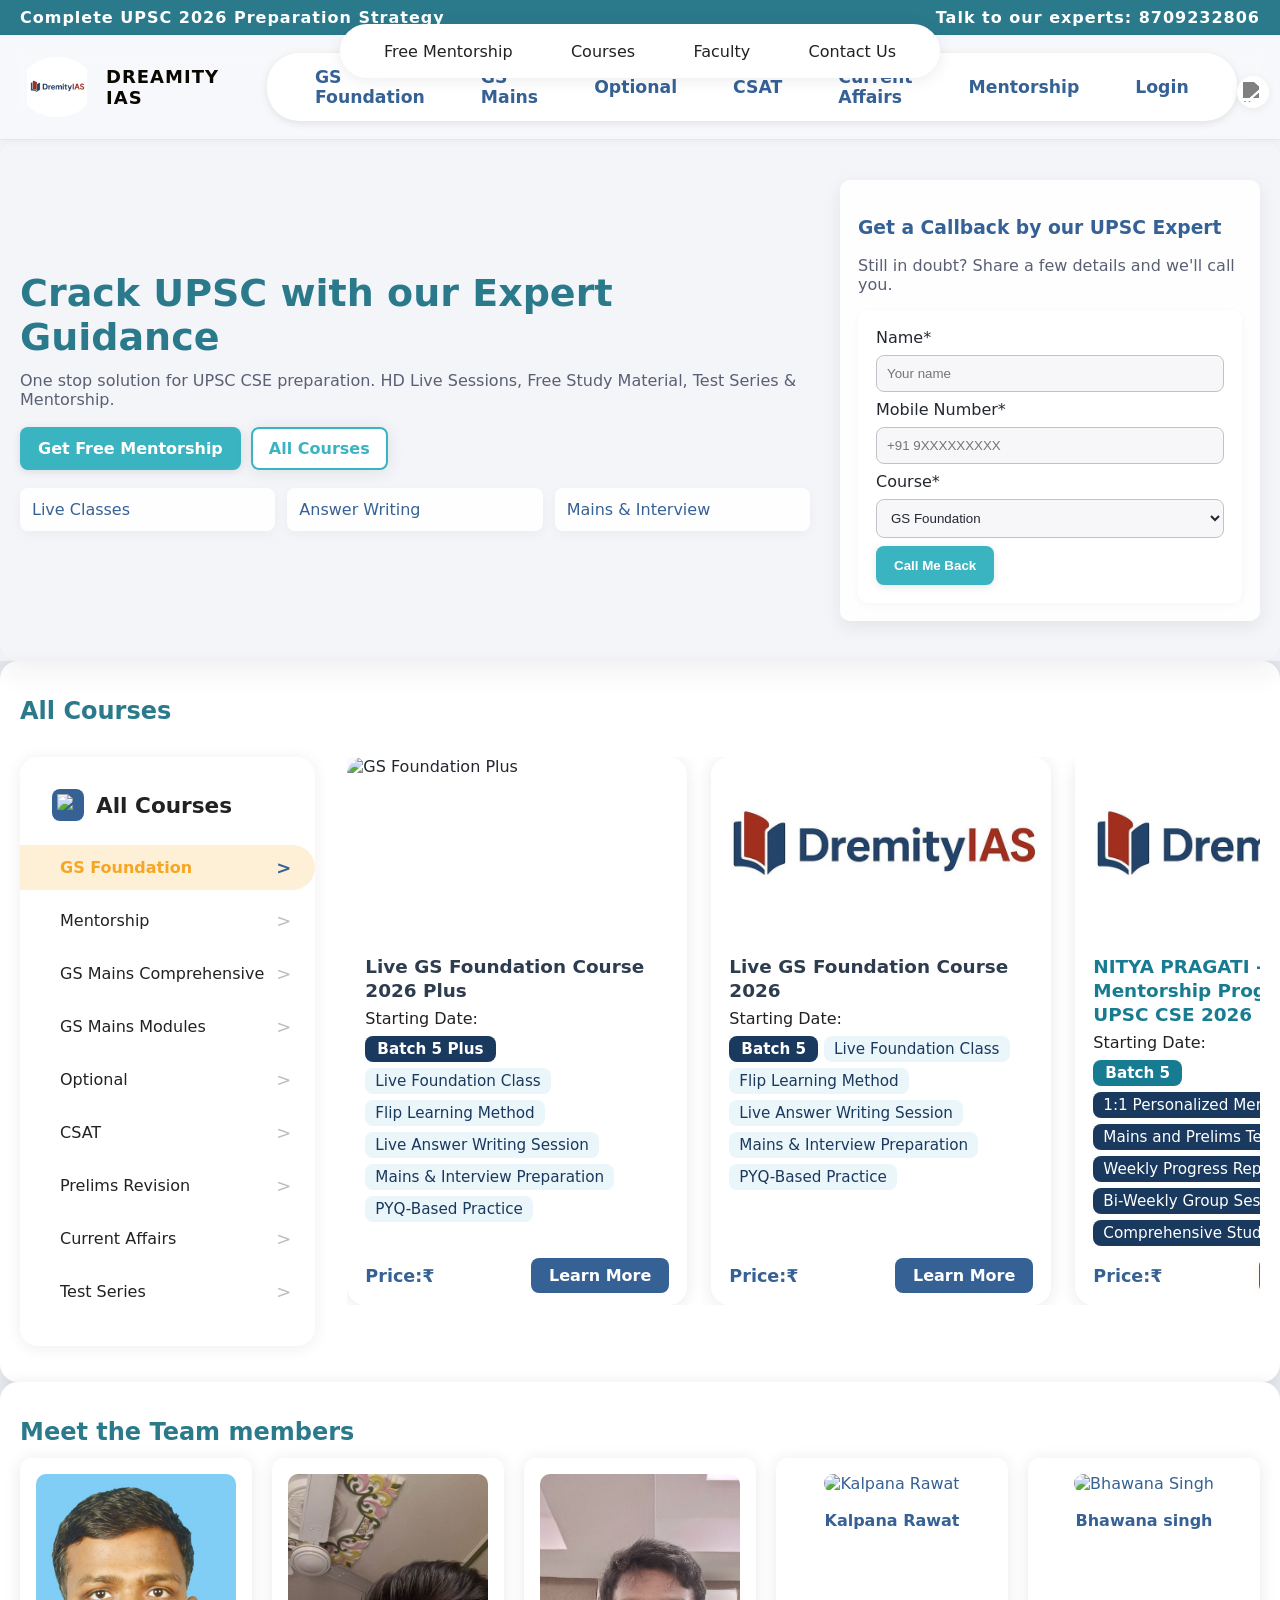
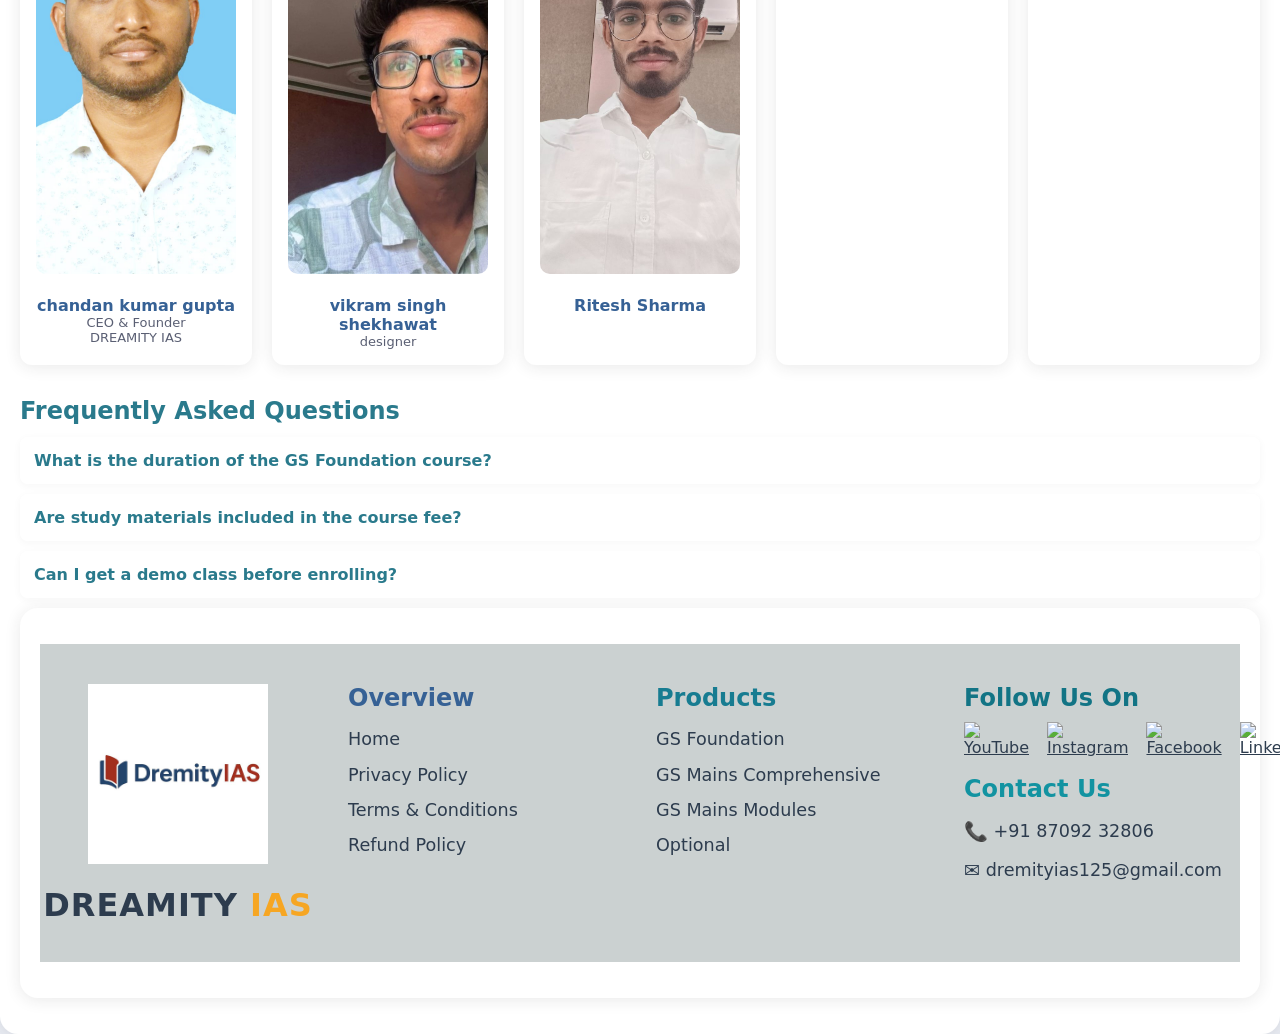
==== commit 5c38845b: "Update index.html" ====
--- a/index.html
+++ b/index.html
@@ -506,14 +506,14 @@
         <div style="color:var(--muted);font-size:13px"></div>
       </div>
       <div class="faculty">
-        <img src="1750324236917.jpeg" alt="" />
-        <div style="font-weight:700;margin-top:8px"></div>
+        <img src="https://www.techdremity.com/assets/kalpana-img-PVQuKBnC.jpg" alt="Kalpana Rawat" />
+        <div style="font-weight:700;margin-top:8px">Kalpana Rawat</div>
         <div style="color:var(--muted);font-size:13px"></div>
       </div>
       
       <div class="faculty">
-        <img src="bhawana-img-t99kDSfY.jpg" alt="" />
-        <div style="font-weight:700;margin-top:8px"></div>
+        <img src="https://www.techdremity.com/assets/bhawana-img-t99kDSfY.jpg" alt="Bhawana Singh" />
+        <div style="font-weight:700;margin-top:8px">Bhawana singh</div>
         <div style="color:var(--muted);font-size:13px"></div>
       </div>
     </div>
@@ -719,3 +719,4 @@
 </script>
 </body>
 </html>
+
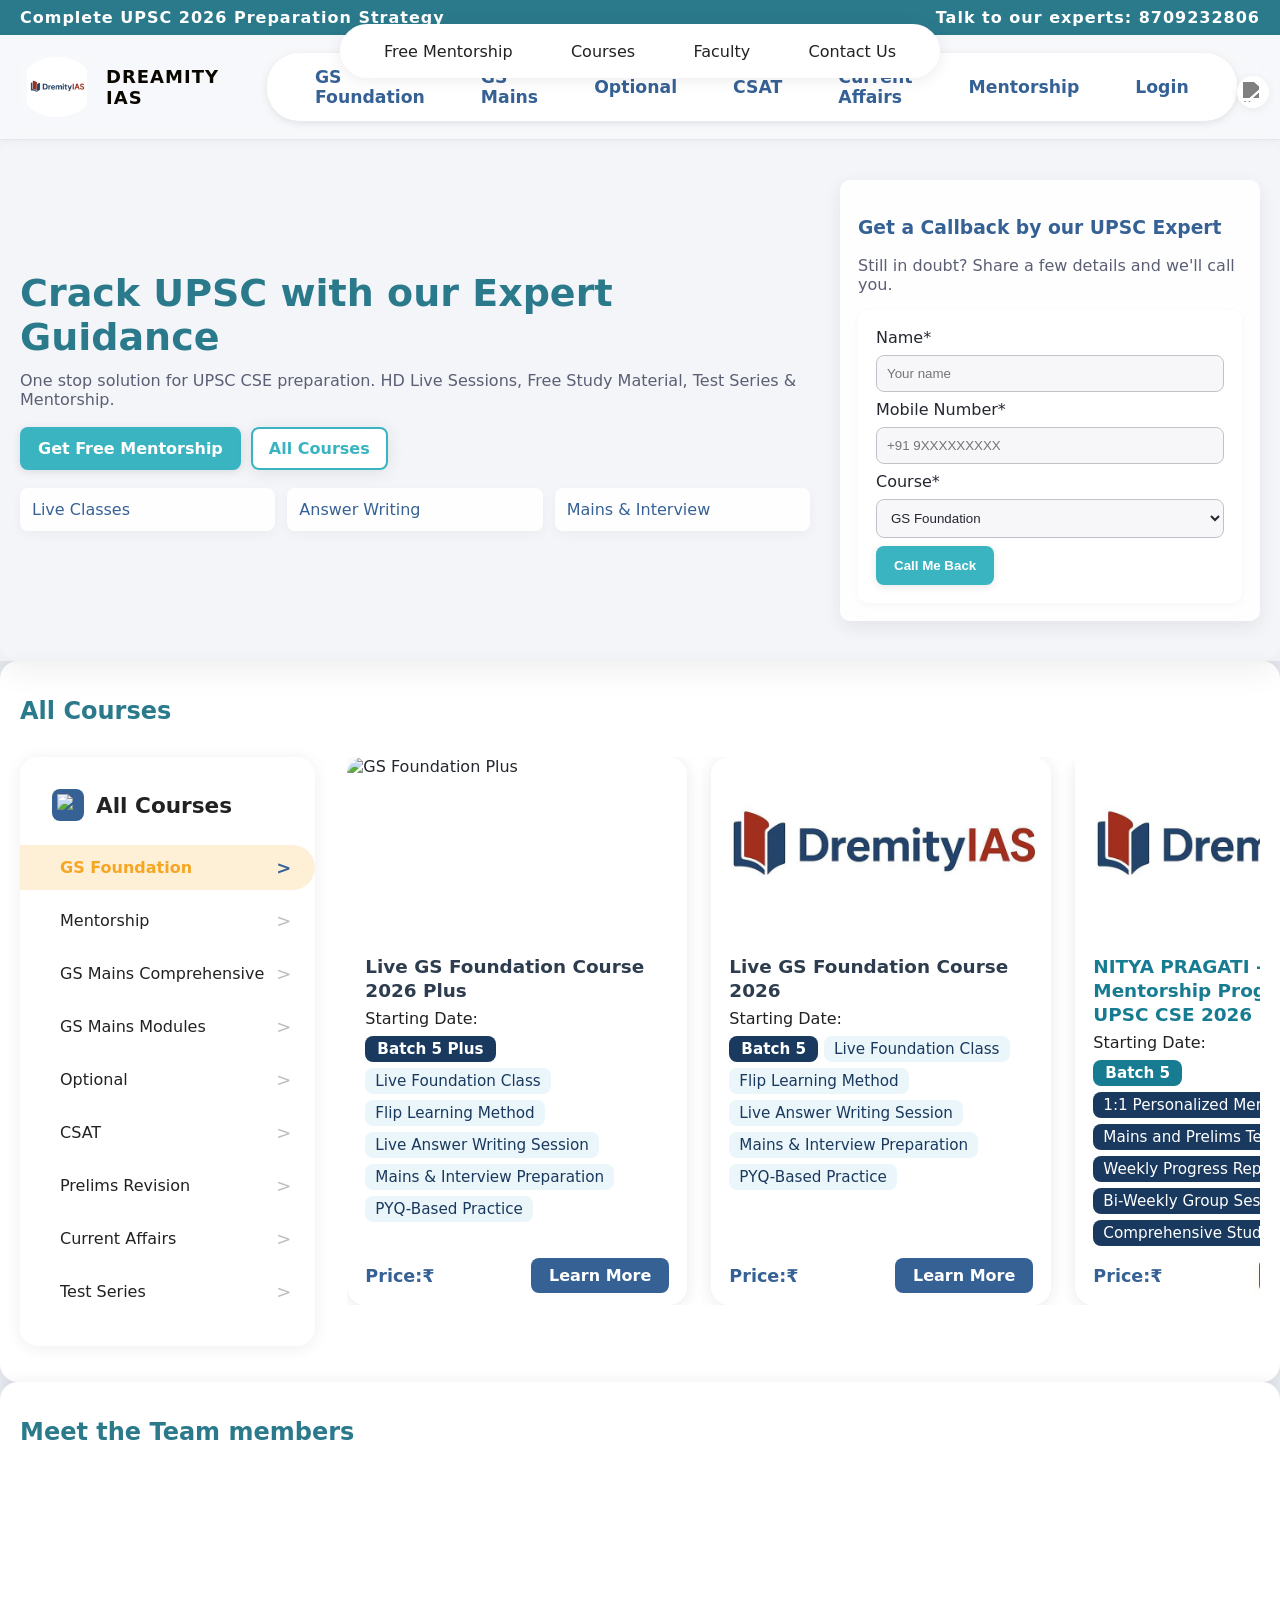
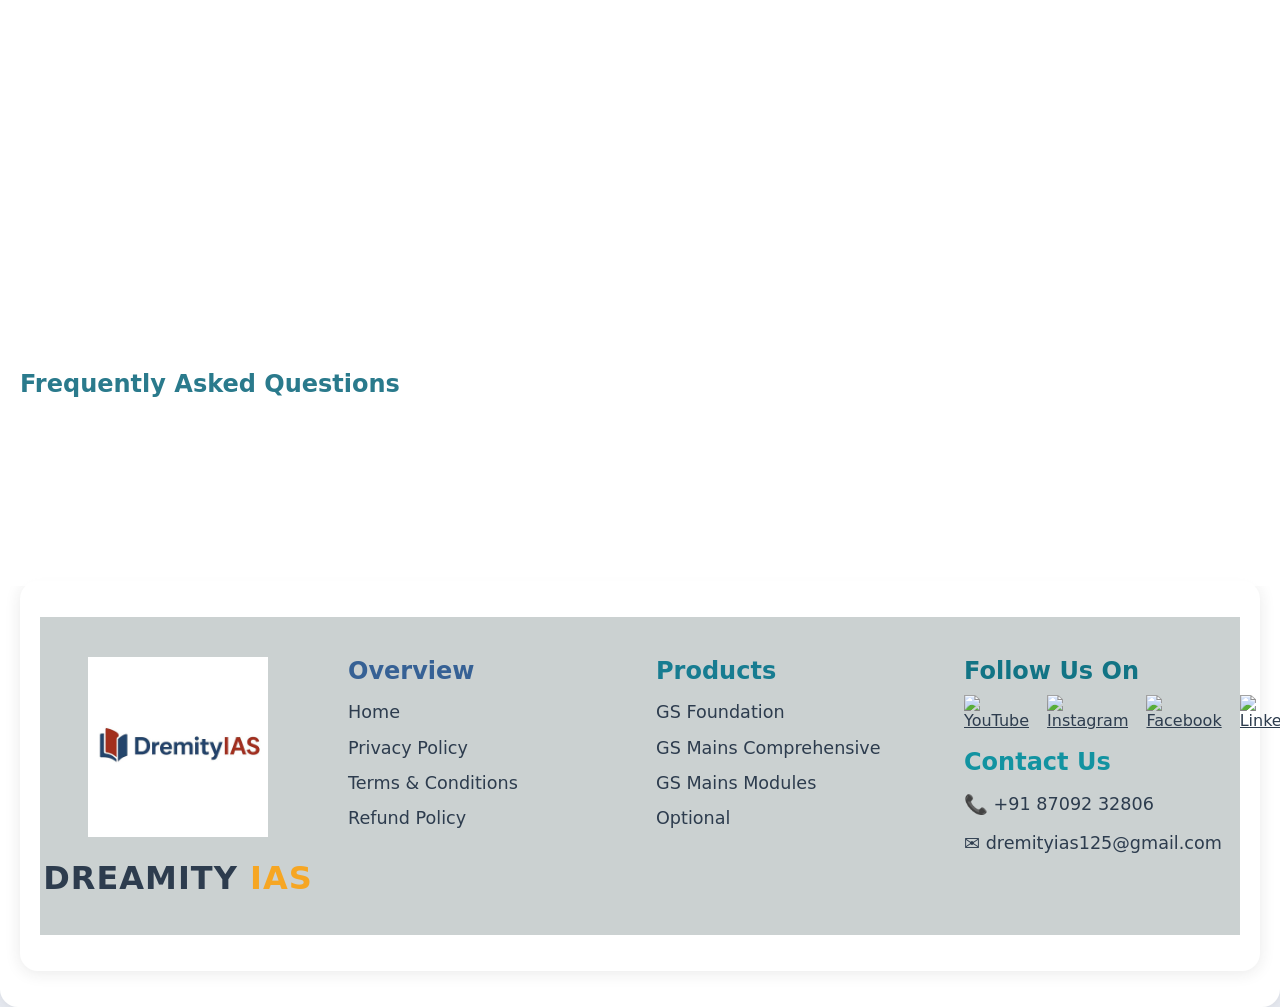
==== commit ba3f8b47: "Update print statement from 'Hello' to 'Goodbye'" ====
--- a/index.html
+++ b/index.html
@@ -490,14 +490,14 @@
   <h2>Meet the Team members</h2>
     <div class="faculty-grid">
       <div class="faculty">
-        <img src="WhatsApp Image 2025-08-14 at 12.28.35_102c9cbf.jpg" alt="chandan kumar gupta" />
-        <div style="font-weight:700;margin-top:8px">chandan kumar gupta</div>
+        <img src="" alt="" />
+        <div style="font-weight:700;margin-top:8px"></div>
         <div style="color:var(--muted);font-size:13px">CEO & Founder <br /> DREAMITY IAS</div>
       </div>
       <div class="faculty">
-        <img src="vikram singh shekhawat.jpeg" alt="Vikram singh shekhawat" />
-        <div style="font-weight:700;margin-top:8px">vikram singh shekhawat</div>
-        <div style="color:var(--muted);font-size:13px">designer</div>
+        <img src="" alt="" />
+        <div style="font-weight:700;margin-top:8px"></div>
+        <div style="color:var(--muted);font-size:13px"></div>
       </div>
 
        <div class="faculty">
@@ -506,14 +506,14 @@
         <div style="color:var(--muted);font-size:13px"></div>
       </div>
       <div class="faculty">
-        <img src="https://www.techdremity.com/assets/kalpana-img-PVQuKBnC.jpg" alt="Kalpana Rawat" />
-        <div style="font-weight:700;margin-top:8px">Kalpana Rawat</div>
+        <img src="" alt="" />
+        <div style="font-weight:700;margin-top:8px"></div>
         <div style="color:var(--muted);font-size:13px"></div>
       </div>
       
       <div class="faculty">
-        <img src="https://www.techdremity.com/assets/bhawana-img-t99kDSfY.jpg" alt="Bhawana Singh" />
-        <div style="font-weight:700;margin-top:8px">Bhawana singh</div>
+        <img src="" alt="" />
+        <div style="font-weight:700;margin-top:8px"></div>
         <div style="color:var(--muted);font-size:13px"></div>
       </div>
     </div>
@@ -720,3 +720,4 @@
 </body>
 </html>
 
+
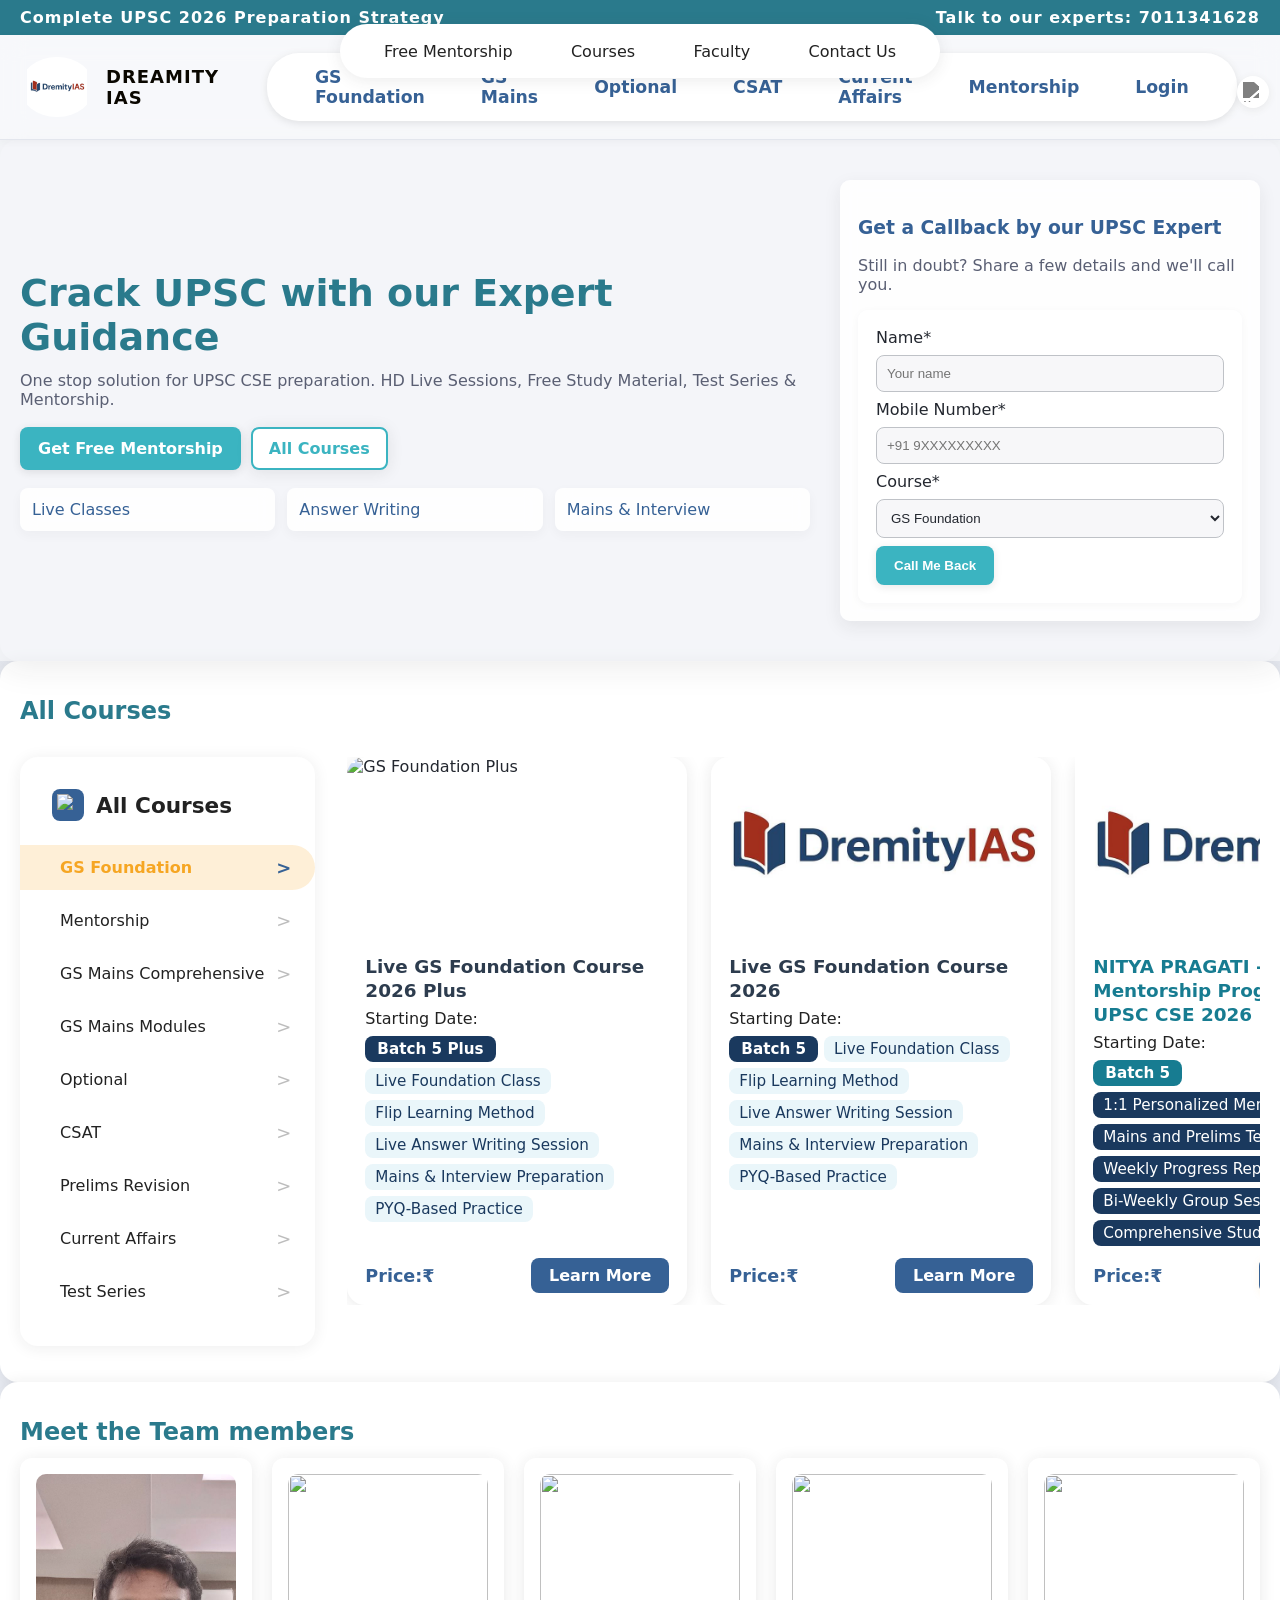
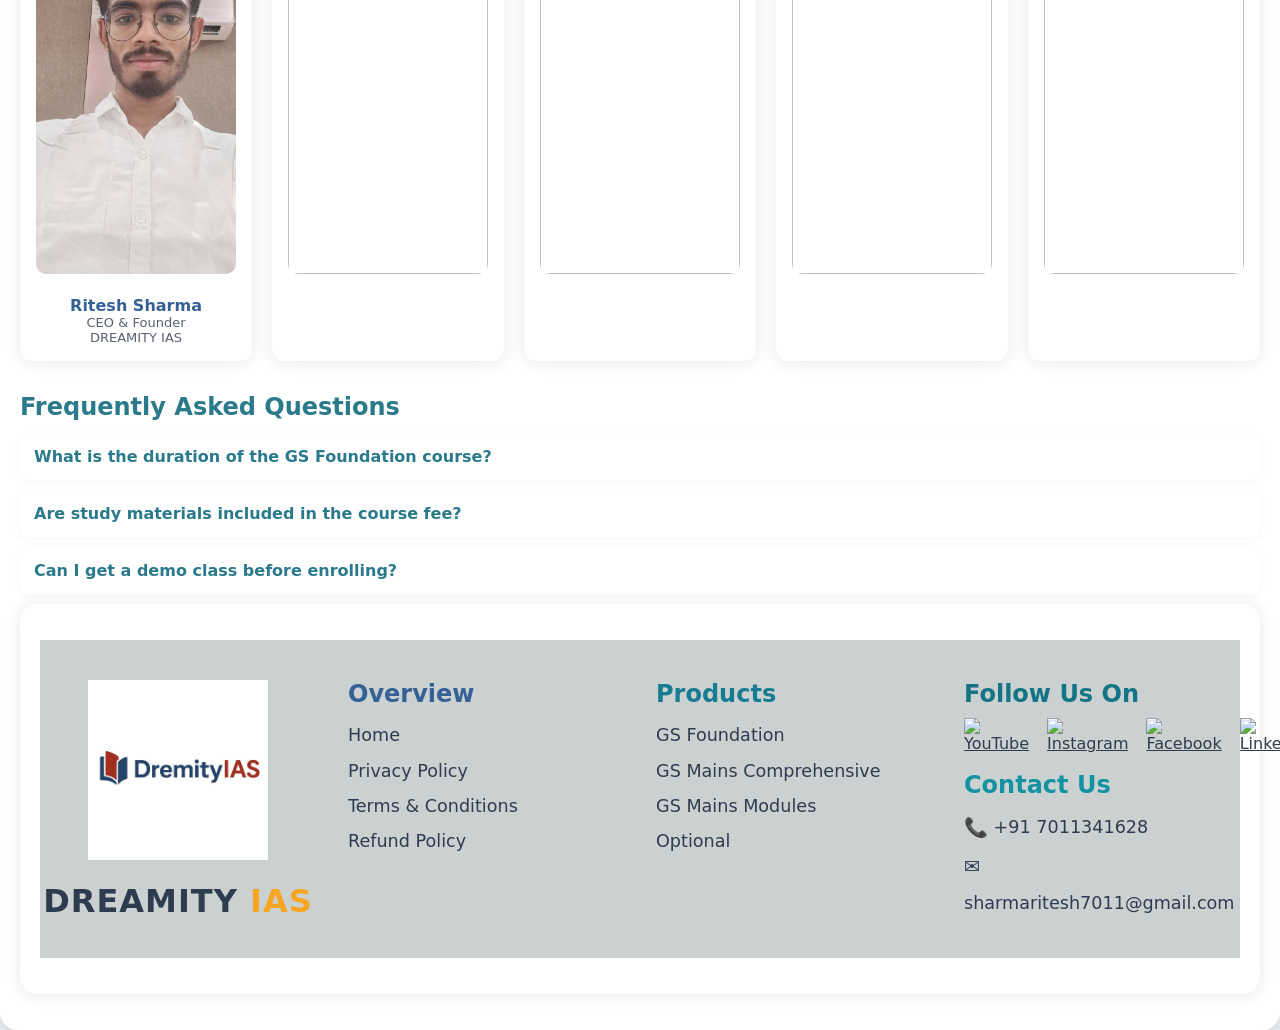
==== commit 9718caba: "Update print statement from 'Hello' to 'Goodbye'" ====
--- a/index.html
+++ b/index.html
@@ -215,7 +215,7 @@
   </nav>
   <div class="topbar">
     <div>Complete UPSC 2026 Preparation Strategy</div>
-    <div class="contact">Talk to our experts: <strong style="color: white">8709232806</strong></div>
+    <div class="contact">Talk to our experts: <strong style="color: white">7011341628</strong></div>
   </div>
 
   <header>
@@ -490,8 +490,8 @@
   <h2>Meet the Team members</h2>
     <div class="faculty-grid">
       <div class="faculty">
-        <img src="" alt="" />
-        <div style="font-weight:700;margin-top:8px"></div>
+        <img src="photo_2025-07-31_10-51-18.jpg" alt="Ritesh Sharma" />
+        <div style="font-weight:700;margin-top:8px">Ritesh Sharma</div>
         <div style="color:var(--muted);font-size:13px">CEO & Founder <br /> DREAMITY IAS</div>
       </div>
       <div class="faculty">
@@ -501,8 +501,8 @@
       </div>
 
        <div class="faculty">
-        <img src="photo_2025-07-31_10-51-18.jpg" alt="Ritesh Sharma" />
-        <div style="font-weight:700;margin-top:8px">Ritesh Sharma</div>
+        <img src="" alt="" />
+        <div style="font-weight:700;margin-top:8px"></div>
         <div style="color:var(--muted);font-size:13px"></div>
       </div>
       <div class="faculty">
@@ -581,12 +581,12 @@
           <a href="#" style="color:#2d3c4e;"><img src="https://cdn.jsdelivr.net/npm/simple-icons@v9/icons/youtube.svg" alt="YouTube" style="width:32px;height:32px;" /></a>
           <a href="#" style="color:#2d3c4e;"><img src="https://cdn.jsdelivr.net/npm/simple-icons@v9/icons/instagram.svg" alt="Instagram" style="width:32px;height:32px;" /></a>
           <a href="#" style="color:#2d3c4e;"><img src="https://cdn.jsdelivr.net/npm/simple-icons@v9/icons/facebook.svg" alt="Facebook" style="width:32px;height:32px;" /></a>
-          <a href="https://www.linkedin.com/company/toptechdevelopers/ " style="color:#2d3c4e;"><img src="https://cdn.jsdelivr.net/npm/simple-icons@v9/icons/linkedin.svg" alt="LinkedIn" style="width:32px;height:32px;" /></a>
+          <a href="www.linkedin.com/in/ritesh-sharma-67a7a4290" style="color:#2d3c4e;"><img src="https://cdn.jsdelivr.net/npm/simple-icons@v9/icons/linkedin.svg" alt="LinkedIn" style="width:32px;height:32px;" /></a>
         </div>
         <div style="font-size:1.5rem;color:#1293a1;font-weight:600;margin-bottom:10px;">Contact Us</div>
         <div style="font-size:1.1rem;color:#2d3c4e;line-height:2;">
-          <div><span style="font-size:1.2rem;vertical-align:middle;">&#128222;</span> +91 87092 32806</div>
-          <div><span style="font-size:1.2rem;vertical-align:middle;">&#9993;</span> dremityias125@gmail.com</div>
+          <div><span style="font-size:1.2rem;vertical-align:middle;">&#128222;</span> +91 7011341628</div>
+          <div><span style="font-size:1.2rem;vertical-align:middle;">&#9993;</span> sharmaritesh7011@gmail.com</div>
         </div>
       </div>
     </div>
@@ -721,3 +721,4 @@
 </html>
 
 
+
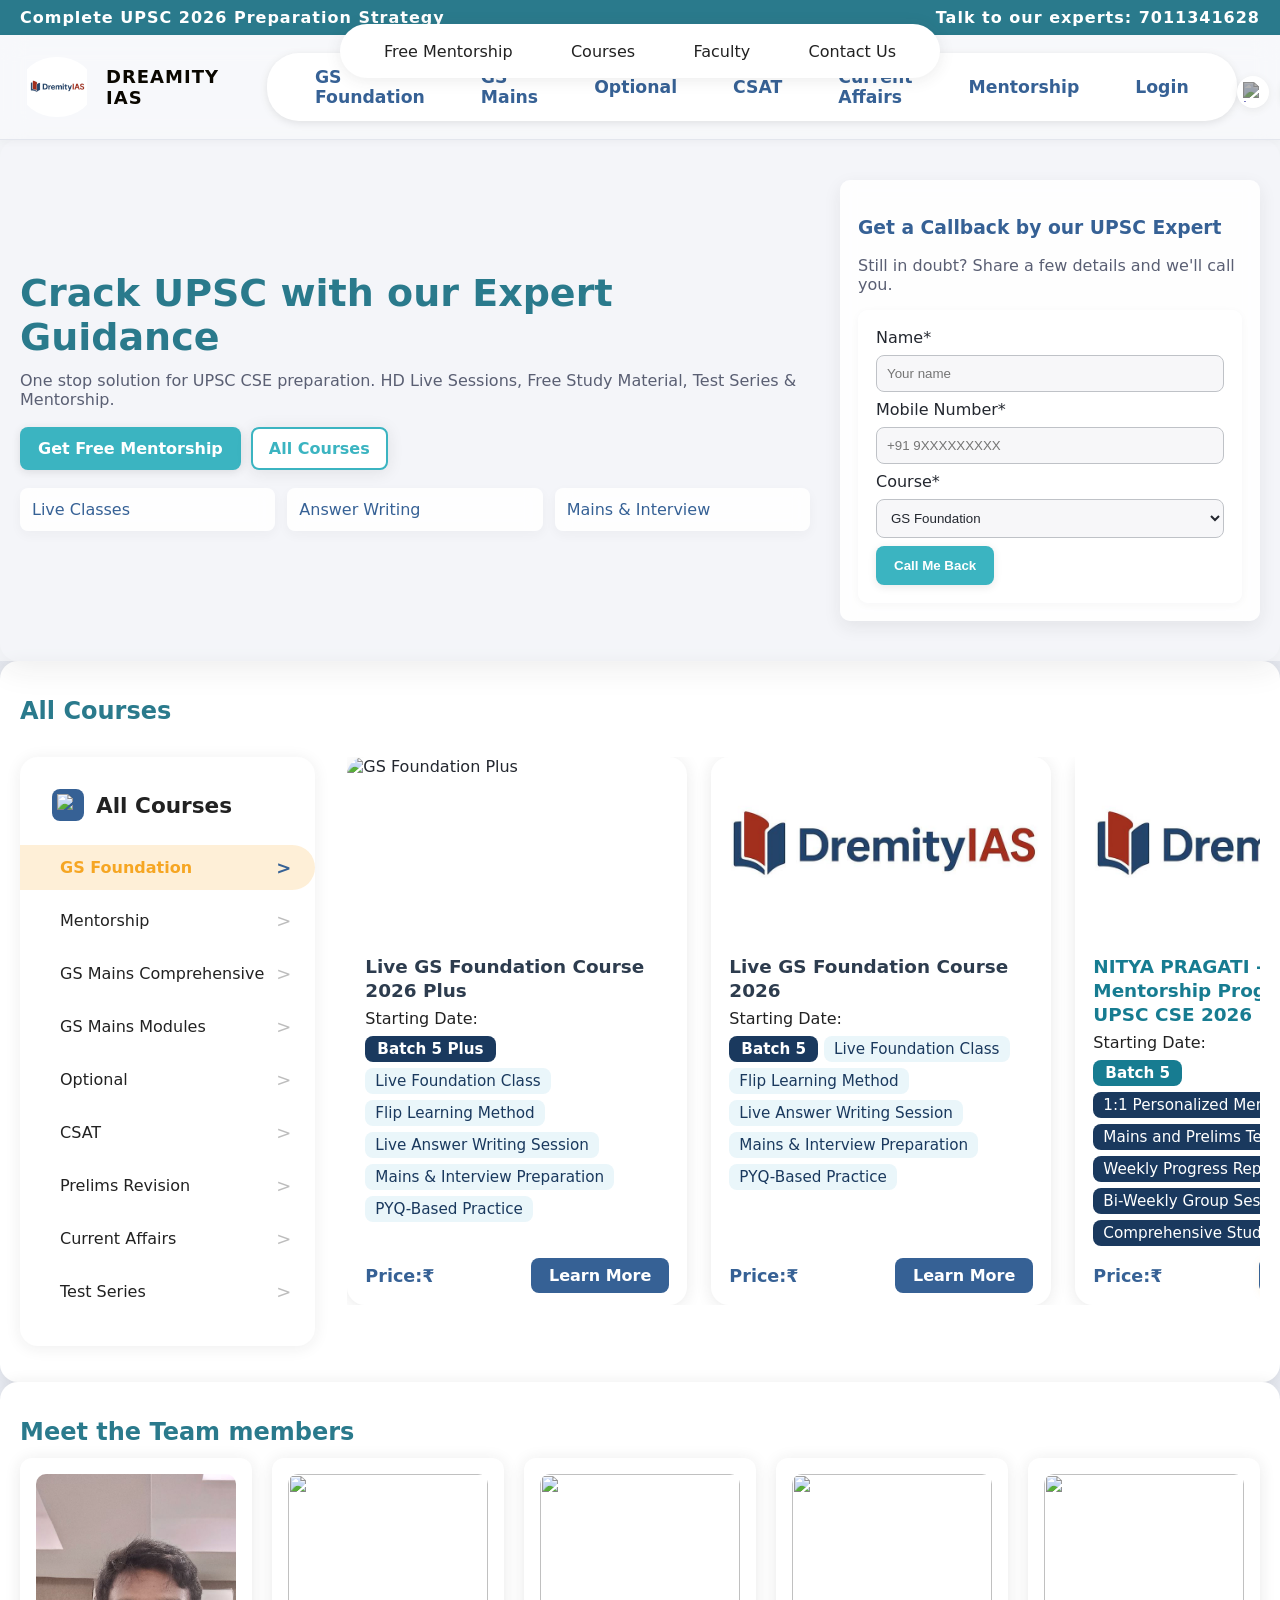
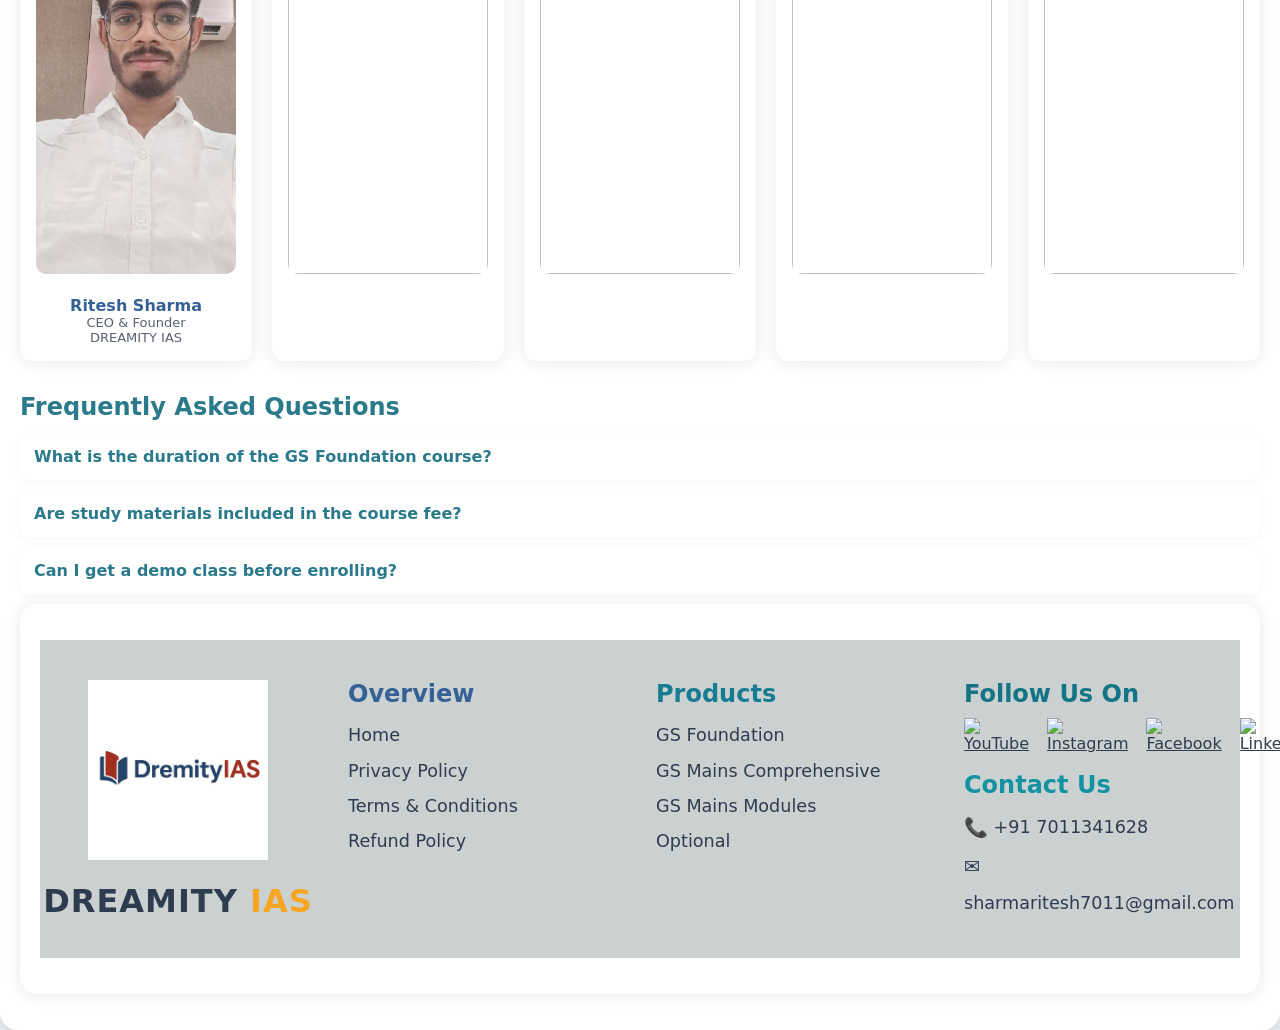
==== commit 2fc7d4d1: "Update fmt.Println message from 'Hello' to 'Goodbye'" ====
--- a/index.html
+++ b/index.html
@@ -237,10 +237,10 @@
     </nav>
     <div class="socials">
       <!-- <a href="https://facebook.com" target="_blank" title="Facebook"><img src="https://cdn.jsdelivr.net/npm/simple-icons@v9/icons/facebook.svg" alt="fb" style="width:20px;height:20px;filter:invert(30%)" /></a>
-      <a href="https://twitter.com" target="_blank" title="Twitter"><img src="https://cdn.jsdelivr.net/npm/simple-icons@v9/icons/twitter.svg" alt="tw" style="width:20px;height:20px;filter:invert(30%)" /></a>
-      <a href="https://instagram.com" target="_blank" title="Instagram"><img src="https://cdn.jsdelivr.net/npm/simple-icons@v9/icons/instagram.svg" alt="ig" style="width:20px;height:20px;filter:invert(30%)" /></a>
-      <a href="https://youtube.com" target="_blank" title="YouTube"><img src="https://cdn.jsdelivr.net/npm/simple-icons@v9/icons/youtube.svg" alt="yt" style="width:20px;height:20px;filter:invert(30%)" /></a> -->
-      <a href="https://www.linkedin.com/company/toptechdevelopers/" target="_blank" title="LinkedIn"><img src="https://cdn.jsdelivr.net/npm/simple-icons@v9/icons/linkedin.svg" alt="linkedin" style="width:20px;height:20px;filter:invert(50%)" /></a>
+      <a href="https://twitter.com" target="_blank" title="Twitter"><img src="https://cdn.jsdelivr.net/npm/simple-icons@v9/icons/twitter.svg" alt="tw" style="width:20px;height:20px;filter:invert(30%)" /></a> -->
+      <a href="https://www.instagram.com/ritesh.sharma.19/" target="_blank" title="Instagram"><img src="https://cdn.jsdelivr.net/npm/simple-icons@v9/icons/instagram.svg" alt="ig" style="width:20px;height:20px;filter:invert(30%)" /></a>
+      <a href="https://youtube.com" target="_blank" title="YouTube"><img src="https://cdn.jsdelivr.net/npm/simple-icons@v9/icons/youtube.svg" alt="yt" style="width:20px;height:20px;filter:invert(30%)" /></a>
+      <a href="https://www.linkedin.com/in/ritesh-sharma-67a7a4290/" target="_blank" title="LinkedIn"><img src="https://cdn.jsdelivr.net/npm/simple-icons@v9/icons/linkedin.svg" alt="linkedin" style="width:20px;height:20px;filter:invert(50%)" /></a>
     </div>
   </header>
 
@@ -581,7 +581,7 @@
           <a href="#" style="color:#2d3c4e;"><img src="https://cdn.jsdelivr.net/npm/simple-icons@v9/icons/youtube.svg" alt="YouTube" style="width:32px;height:32px;" /></a>
           <a href="#" style="color:#2d3c4e;"><img src="https://cdn.jsdelivr.net/npm/simple-icons@v9/icons/instagram.svg" alt="Instagram" style="width:32px;height:32px;" /></a>
           <a href="#" style="color:#2d3c4e;"><img src="https://cdn.jsdelivr.net/npm/simple-icons@v9/icons/facebook.svg" alt="Facebook" style="width:32px;height:32px;" /></a>
-          <a href="www.linkedin.com/in/ritesh-sharma-67a7a4290" style="color:#2d3c4e;"><img src="https://cdn.jsdelivr.net/npm/simple-icons@v9/icons/linkedin.svg" alt="LinkedIn" style="width:32px;height:32px;" /></a>
+          <a href="https://www.linkedin.com/in/ritesh-sharma-67a7a4290/" style="color:#2d3c4e;"><img src="https://cdn.jsdelivr.net/npm/simple-icons@v9/icons/linkedin.svg" alt="LinkedIn" style="width:32px;height:32px;" /></a>
         </div>
         <div style="font-size:1.5rem;color:#1293a1;font-weight:600;margin-bottom:10px;">Contact Us</div>
         <div style="font-size:1.1rem;color:#2d3c4e;line-height:2;">
@@ -722,3 +722,4 @@
 
 
 
+
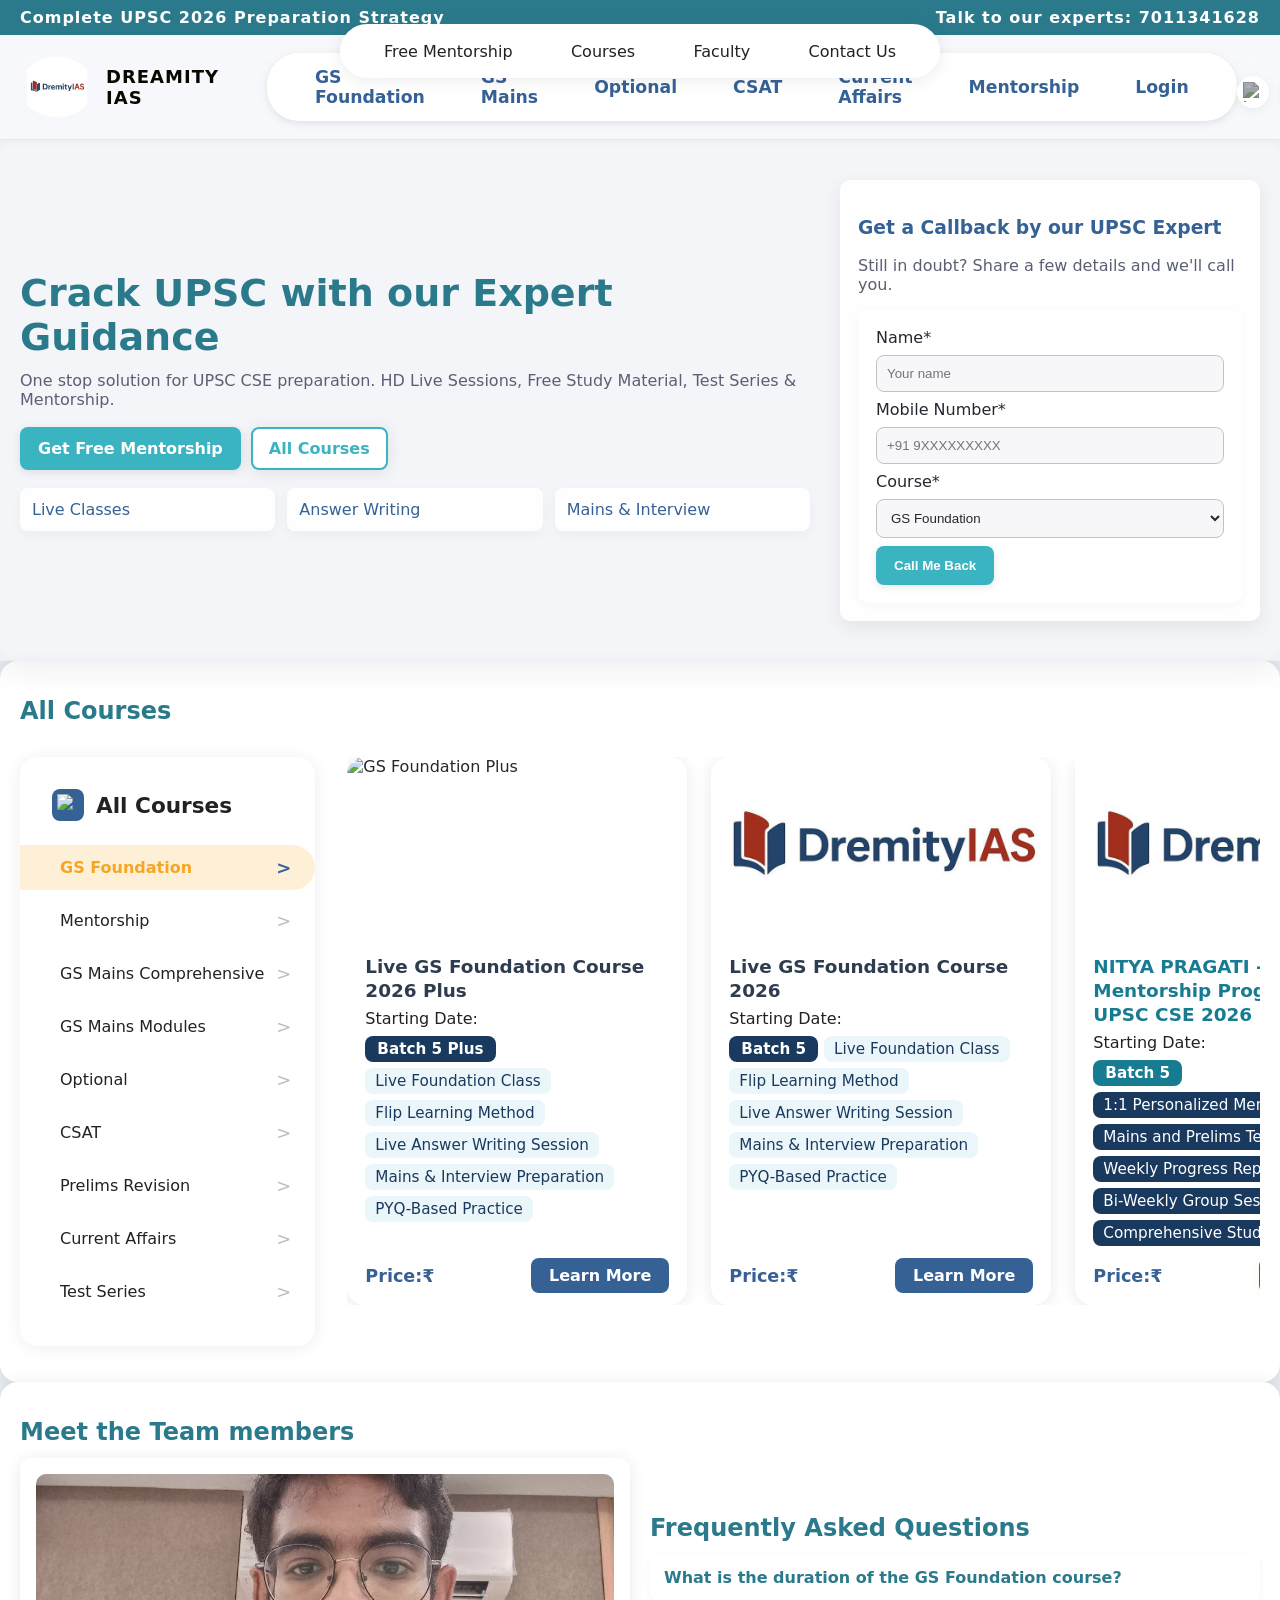
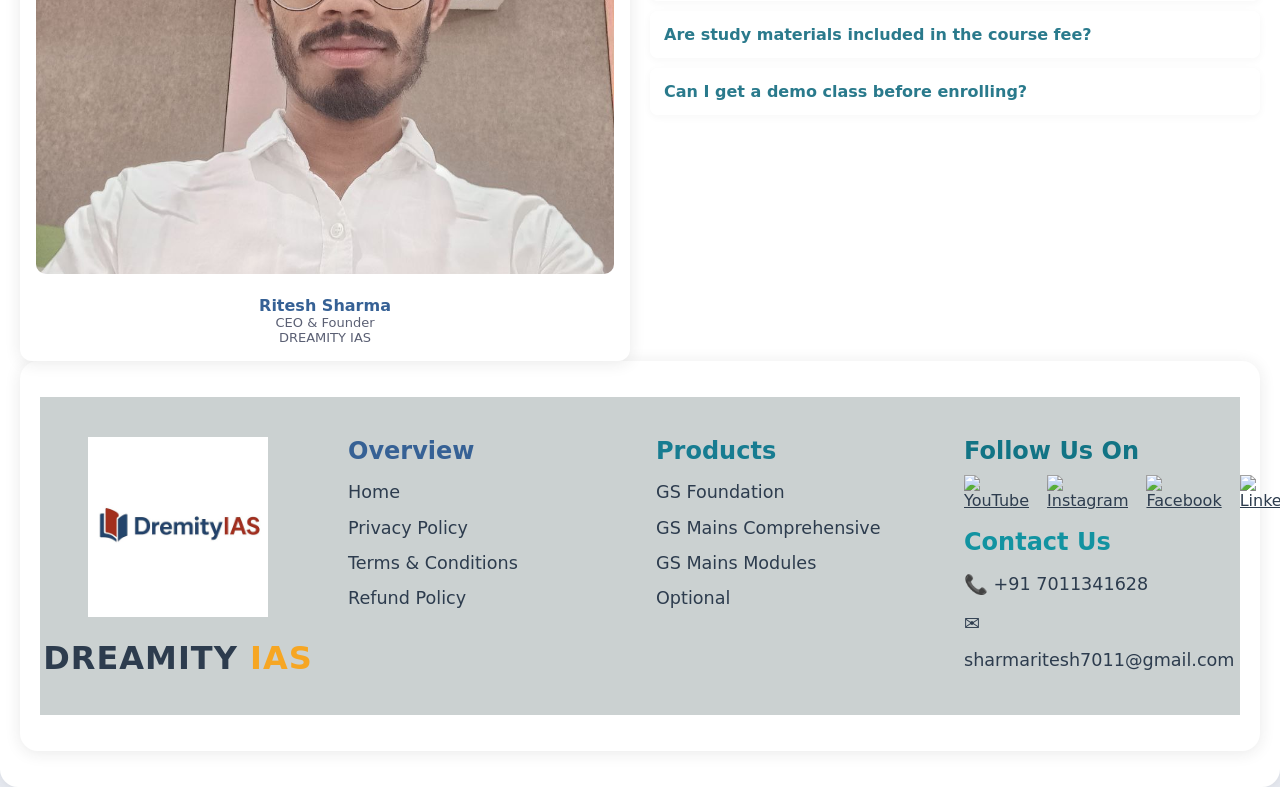
==== commit a5cd7c0e: "Update print statement from 'Hello' to 'Goodbye'" ====
--- a/index.html
+++ b/index.html
@@ -226,7 +226,7 @@
     </div>
     <nav>
       <ul>
-        <li><a href="#">GS Foundation</a></li>
+        <li><a href="gs foundation.html">GS Foundation</a></li>
         <li><a href="#">GS Mains</a></li>
         <li><a href="#">Optional</a></li>
         <li><a href="https://www.upscprep.com/csat/?utm_source=chatgpt.com">CSAT</a></li>
@@ -494,7 +494,7 @@
         <div style="font-weight:700;margin-top:8px">Ritesh Sharma</div>
         <div style="color:var(--muted);font-size:13px">CEO & Founder <br /> DREAMITY IAS</div>
       </div>
-      <div class="faculty">
+      <!-- <div class="faculty">
         <img src="" alt="" />
         <div style="font-weight:700;margin-top:8px"></div>
         <div style="color:var(--muted);font-size:13px"></div>
@@ -516,7 +516,7 @@
         <div style="font-weight:700;margin-top:8px"></div>
         <div style="color:var(--muted);font-size:13px"></div>
       </div>
-    </div>
+    </div> -->
     <div class="faq">
       <h2 style="margin-top:32px">Frequently Asked Questions</h2>
       <div class="faq-item">
@@ -723,3 +723,4 @@
 
 
 
+
